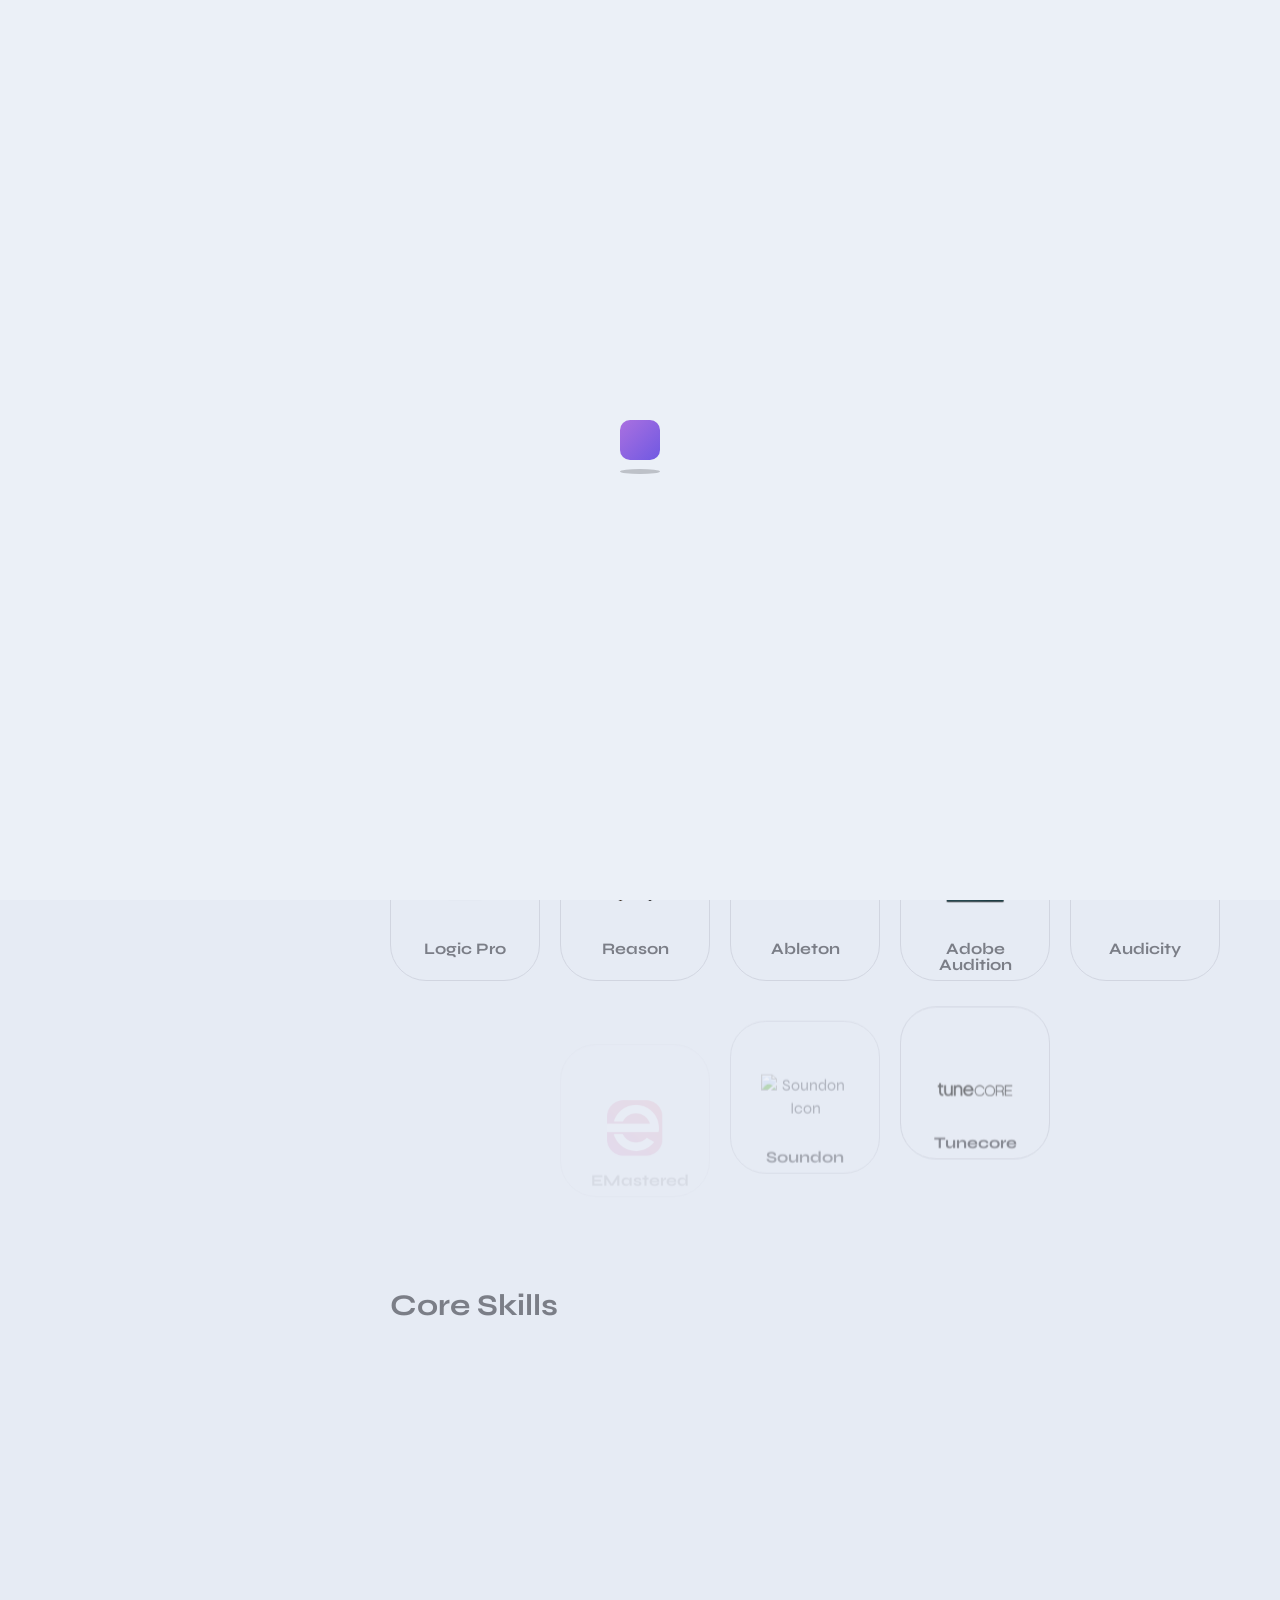
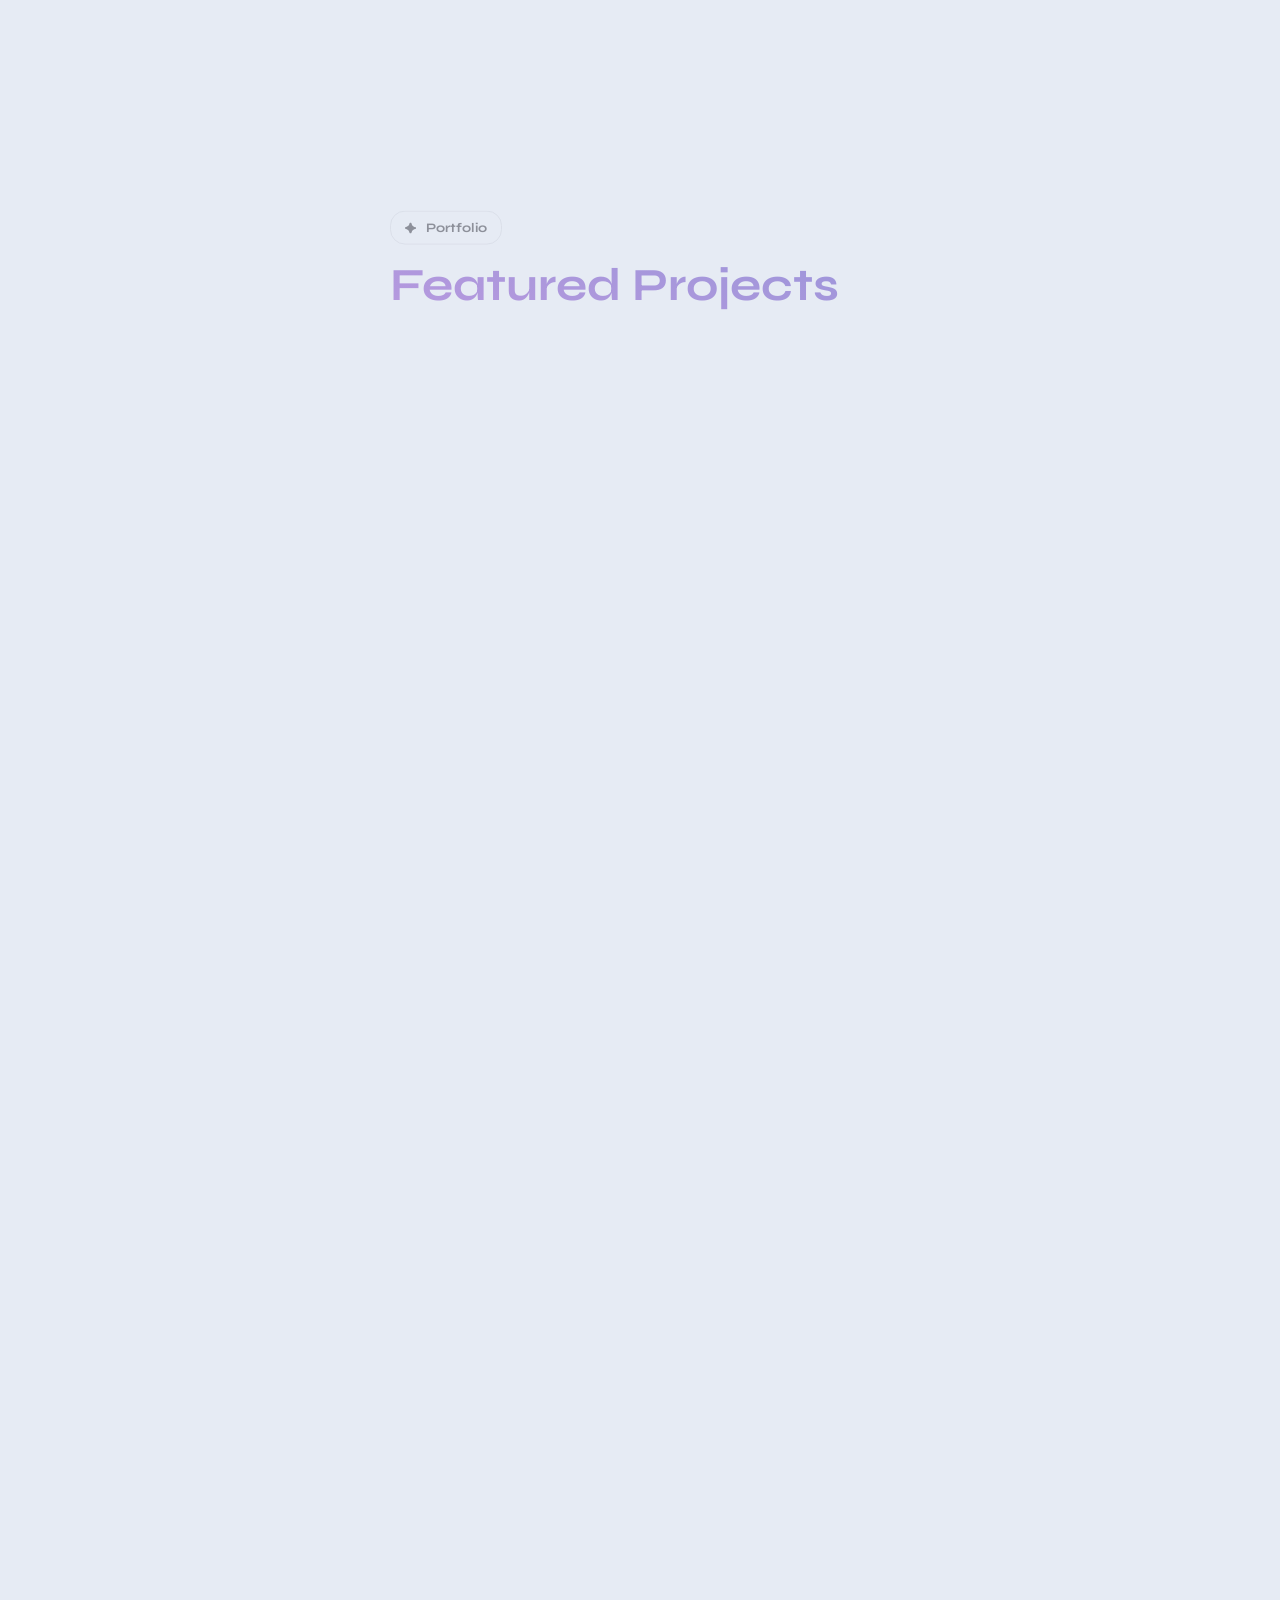
==== audio.html @ a632f3b1 "Revisi tampilan portfolio section" ====
<!DOCTYPE html>
<html lang="en" dir="ltr">

<head>
  <meta charset="UTF-8">
  <!-- Page Title -->
  <title>Jufi Iqbal - Personal Portfolio & Resume</title>

  <!-- Meta Tags -->
  <meta name="description" content="Jufi Iqbal - Personal Portfolio & Resume">
  <meta name="keywords" content="Resume, Portfolio, Personal Page, CV, Web Developer">
  <meta name="author" content="jufi">
  <meta name="website" content="https://github.com/Juff-Iqs/resume.git">
  <meta name="email" content="juff.tigre@gmail.com" />
  <meta name="version" content="1.0.0">

  <!-- Viewport Meta-->
  <meta http-equiv="X-UA-Compatible" content="IE=edge">
  <meta name="viewport" content="width=device-width, initial-scale=1, maximum-scale=1">

  <!-- Template Favicon & Icons Start -->
  <link rel="icon" href="img/favicon/favicon.ico" sizes="any">
  <link rel="icon" href="img/favicon/icon.svg" type="image/svg+xml">
  <link rel="apple-touch-icon" href="img/favicon/apple-touch-icon.png">
  <link rel="manifest" href="img/favicon/manifest.webmanifest">

  <!-- Template Favicon & Icons End -->
  <!-- Facebook Metadata WA Start -->
  <meta property="og:title" content="Jufi Iqbal - Personal Portfolio & Resume">
  <meta property="og:description" content="Let's Build Your Digital Business Together!">
  <meta property="og:url" content="https://juff-iqs.github.io/resume/">
  <meta property="og:image" content="https://juff-iqs.github.io/resume/img/works/resume-meta-jufi.jpg">
  <meta property="og:type" content="website">
  <meta property="og:site_name" content="Jufi Iqbal Resume & Portfolio">

  <!-- Twitter -->
  <meta name="twitter:card" content="summary_large_image">
  <meta name="twitter:title" content="Jufi Iqbal - Personal Portfolio & Resume">
  <meta name="twitter:description" content="Let's Build Your Digital Business Together!">
  <meta name="twitter:image" content="https://juff-iqs.github.io/resume/img/works/resume-meta-jufi.jpg">

  <!-- Template Styles Start -->
  <link rel="stylesheet" href="css/loaders/loader.css">
  <link rel="stylesheet" type="text/css" href="css/plugins.css">
  <link rel="stylesheet" type="text/css" href="css/main.css">
  <!-- Template Styles End -->

  <!-- Custom Browser Color Start -->
  <meta name="theme-color" media="(prefers-color-scheme: light)" content="#dcdce7">
  <meta name="theme-color" media="(prefers-color-scheme: dark)" content="#111111">
  <meta name="msapplication-navbutton-color" content="#111111">
  <meta name="mobile-web-app-capable" content="yes">
  <meta name="apple-mobile-web-app-status-bar-style" content="black-translucent">
</head>

<body>
  <!-- Loader Start -->
  <div id="loader" class="loader">
    <div id="loaderContent" class="loader__content">
      <div class="loader__shadow"></div>
      <div class="loader__box"></div>
    </div>
  </div>
  <!-- Loader End -->

  <!-- Header Start -->
  <header id="header" class="header d-flex justify-content-between">
    <!-- Navigation Menu Start -->
    <div class="header__navigation">
      <nav id="menu" class="menu">
        <ul class="menu__list d-flex justify-content-start">
          <li class="menu__item">
            <a class="menu__link btn" href="#about">
              <span class="menu__caption">About Me</span>
              <i class="ph-bold ph-user"></i>
            </a>
          </li>
          <li class="menu__item">
            <a class="menu__link btn" href="#portfolio">
              <span class="menu__caption">Portfolio</span>
              <i class="ph-bold ph-squares-four"></i>
            </a>
          </li>

          <li class="menu__item">
            <a class="menu__link btn" href="#resume">
              <span class="menu__caption">Resume</span>
              <i class="ph-bold ph-article"></i>
            </a>
          </li>
          <li class="menu__item">
            <a class="menu__link btn" href="#contact">
              <span class="menu__caption">Work Gallery</span>
              <i class="ph-bold ph-envelope"></i>
            </a>
          </li>
        </ul>
      </nav>
    </div>
    <!-- Navigation Menu End -->

    <!-- Language Switcher -->
    <button id="lang-switcher" class="lang-switcher header__switcher btn" type="button" role="switch"
      aria-label="language switch" aria-checked="en">
      <i class="ph-bold ph-translate"></i>
    </button>

    <div class="header__controls d-flex justify-content-end">
      <button id="color-switcher" class="color-switcher header__switcher btn" type="button" role="switch"
        aria-label="light/dark mode" aria-checked="true"></button>
      <a id="notify-trigger" class="header__trigger btn" href="index.html">
        <span class="trigger__caption lang lang-en">Back to Highlight</span>
        <span class="trigger__caption lang lang-id" style="display:none;">ke Highlight</span>
        <i class="ph-bold ph-arrow-left"></i>
      </a>
    </div>
    <!-- Header Controls End -->
  </header>
  <!-- Header End -->

  <!-- Gradient Background Start -->
  <div class="gradient-background">
    <div class="blur"></div>
    <div class="blur"></div>
    <div class="blur"></div>
  </div>
  <!-- Gradient Background End -->

  <!-- Avatar Side Block Start -->
  <div id="avatar" class="avatar">
    <div class="avatar__container d-flex flex-column justify-content-lg-between">
      <!-- image and logo -->
      <div class="avatar__block">
        <div class="avatar__image">
          <img src="img/avatars/foto-selvie.jpg" alt="Fullstack Developer">
        </div>
        <div class="avatar__logo d-flex align-items-center justify-content-center">

          <h6>Jufi Iqbal</h6>
        </div>

      </div>
      <!-- data caption #1 -->
      <div class="avatar__block">
        <h6>
          <small class="top lang lang-en">Specialization :</small>
          <small class="top lang lang-id" style="display:none;">Spesialisasi :</small>
          Audio Specialist
        </h6><br>
      </div>
      <!-- data caption #2 -->

      <!-- socials and CTA button -->
      <div class="avatar__block">
        <div class="avatar__socials">
          <ul class="socials-square d-flex justify-content-center gap-5 center-content mt-2">
            <li class="socials-square__item">
              <a class="socials-square__link btn"
                href="https://www.instagram.com/suntreedjaya?utm_source=ig_web_button_share_sheet&igsh=MXVlNzN4NW9uazRpZw=="
                target="_blank"><i class="ph-bold ph-instagram-logo"></i></a>
            </li>
            <li class="socials-square__item">
              <a class="socials-square__link btn" href="https://www.facebook.com/profile.php?id=100093439098148"
                target="_blank"><i class="ph-bold ph-facebook-logo"></i></a>
            </li>
            <li class="socials-square__item">
              <a class="socials-square__link btn" href="https://id.linkedin.com/in/jufiiqbal" target="_blank"><i
                  class="ph ph-linkedin-logo"></i></a>
            </li>
          </ul>
        </div>
        <div class="avatar__btnholder">
          <a class="btn btn-default btn-fullwidth btn-hover btn-hover-accent" href="mailto:juff.tigre@gmail.com">
            <span class="btn-caption">Contact</span>
            <i class="ph-bold ph-envelope-simple"></i>
          </a>
        </div>
      </div>
    </div>
  </div>
  <!-- Avatar Side Block End -->

  <!-- Page Content Start -->
  <div id="content" class="content">
    <div class="content__wrapper">

      <!-- Intro Section Start -->
      <section id="about" class="inner about">
        <!-- Content Block - H2 Section Title Start -->
        <div class="content__block section-grid-title">
          <p class="h2__subtitle animate-in-up">
            <svg xmlns="http://www.w3.org/2000/svg" x="0px" y="0px" width="13px" height="13px" viewBox="0 0 13 13"
              fill="currentColor">
              <path fill="currentColor" d="M5.6,12.6c-0.5-0.8-0.7-2.4-1.7-3.5c-1-1-2.7-1.2-3.5-1.7C-0.1,7-0.1,6,0.4,5.6c0.8-0.5,2.3-0.6,3.5-1.8
                  C5,2.8,5.1,1.2,5.6,0.4C6-0.1,7-0.1,7.4,0.4c0.5,0.8,0.7,2.4,1.8,3.5c1.2,1.2,2.6,1.2,3.5,1.7c0.6,0.4,0.6,1.4,0,1.7
                  C11.8,7.9,10.2,8,9.1,9.1c-1,1-1.2,2.7-1.7,3.5C7,13.1,6,13.1,5.6,12.6z" />
            </svg>
            <span>About Me</span>
          </p>
          <h2 class="h2__title animate-in-up">Professional Audio Specialist</h2>
        </div>


        <div class="content__block grid-block block-large">
          <div class="container-fluid p-0">
            <div class="row g-0 justify-content-between">
              <!-- About Me Description Start -->
              <div class="col-12 col-xl-8 grid-item about-descr">
                <p class="about-descr__text animate-in-up">
                  Seasoned Audio Professional with over 15 years of experience delivering high-quality audio solutions
                  for corporate projects, advertisements, jingle scoring, artists and bands.
                  <br>
                </p>

                </p>
                <p class="about-descr__text animate-in-up">
                  Expert in voice / instruments recording, sound design, editing, mixing, mastering, and
                  live sequencer monitoring. Proven ability to collaborate with creative teams to produce polished,
                  brand-aligned audio across multiple platforms and formats, from corporate presentations to music
                  performances.
                </p>
              </div>
              <!-- About Me Description End -->

              <!-- About Me Information Start -->
              <div class="col-12 col-xl-4 grid-item about-info">
                <div class="about-info__item animate-in-up">
                  <h6>
                    <small class="top">Name</small>
                    Jufi Iqbal
                  </h6>
                </div>
                <div class="about-info__item animate-in-up">
                  <h6>
                    <small class="top">Phone</small>
                    <a class="text-link-bold">+6287888797917</a>
                  </h6>
                </div>
                <div class="about-info__item animate-in-up">
                  <h6>
                    <small class="top">Email</small>
                    <a class="text-link-bold"
                      href="mailto:juff.tigre@gmail.com?subject=Message%20from%20your%20site">juff.tigre@gmail.com</a>
                  </h6>
                </div>
                <div class="about-info__item animate-in-up">
                  <h6>
                    <small class="top">Location</small>
                    <a class="text-link-bold" target="_blank">Jakarta, Indonesia</a>
                  </h6>
                </div>
                <div class="about-info__item animate-in-up">
                  <h6>
                    <small class="top">Fluent</small>
                    <a class="text-link-bold" target="_blank">English, Indonesian</a>
                  </h6>
                </div>
              </div>
            </div>
          </div>
        </div>

        <!-- Content Block - H3 Block Start -->
        <div class="content__block">
          <div class="section-h3 section-h3-grid">
            <h3 class="h3__title animate-in-up">Tools</h3>
          </div>
        </div>
        <!-- Content Block - H3 Block End -->

        <!-- Content Block - Tools List Start -->
        <div class="content__block grid-block block-large">
          <!-- Tools List Start -->
          <div class="tools-cards d-flex justify-content-start flex-wrap">
            <!-- tools simgle item -->


            <!-- tools simgle item -->
            <div class="tools-cards__item d-flex grid-item-s animate-card-5">
              <div class="tools-cards__card">
                <img class="tools-cards__icon animate-in-up" src="img/icons/icon-Logic-pro.png" alt="Logic Pro">
                <h6 class="tools-cards__caption animate-in-up">Logic Pro</h6>
              </div>
            </div>

            <!-- tools simgle item -->
            <div class="tools-cards__item d-flex grid-item-s animate-card-5">
              <div class="tools-cards__card">
                <img class="tools-cards__icon animate-in-up" src="img/icons/icon-Reason.png"
                  alt="reason propellerhead Icon">
                <h6 class="tools-cards__caption animate-in-up">Reason</h6>
              </div>
            </div>



            <!-- tools simgle item -->
            <div class="tools-cards__item d-flex grid-item-s animate-card-5">
              <div class="tools-cards__card">
                <img class="tools-cards__icon animate-in-up theme-icon" src="img/icons/icon-Ableton-White.png"
                  data-light="img/icons/icon-Ableton-black.png" data-dark="img/icons/icon-ableton-white.png"
                  alt="Ableton Icon">
                <h6 class="tools-cards__caption animate-in-up">Ableton</h6>
              </div>
            </div>

            <!-- tools simgle item -->
            <div class="tools-cards__item d-flex grid-item-s animate-card-5">
              <div class="tools-cards__card">
                <img class="tools-cards__icon animate-in-up" src="img/icons/icon-Adobe-Audition.png"
                  alt="Adobe Audition Icon">
                <h6 class="tools-cards__caption animate-in-up">Adobe Audition</h6>
              </div>
            </div>

            <!-- tools simgle item -->
            <div class="tools-cards__item d-flex grid-item-s animate-card-5">
              <div class="tools-cards__card">
                <img class="tools-cards__icon animate-in-up" src="img/icons/icon-Audicity.png" alt="Audicity Icon">
                <h6 class="tools-cards__caption animate-in-up">Audicity</h6>
              </div>
            </div>

            <!-- tools simgle item -->
            <div class="tools-cards__item d-flex grid-item-s animate-card-5">
              <div class="tools-cards__card">
                <img class="tools-cards__icon animate-in-up" src="img/icons/icon-bandlab.png" alt="Bandlab Icon">
                <h6 class="tools-cards__caption animate-in-up">BandLab</h6>
              </div>
            </div>
            <!-- tools simgle item -->
            <div class="tools-cards__item d-flex grid-item-s animate-card-5">
              <div class="tools-cards__card">
                <img class="tools-cards__icon animate-in-up" src="img/icons/icon-E-mastered.png" alt="E-Mastered Icon">
                <h6 class="tools-cards__caption animate-in-up">EMastered</h6>
              </div>
            </div>

            <!-- tools simgle item -->
            <div class="tools-cards__item d-flex grid-item-s animate-card-5">
              <div class="tools-cards__card">
                <img class="tools-cards__icon animate-in-up theme-icon" src="img/icons/icon-Soundon-white.png"
                  data-light="img/icons/icon-Soundon-black.png" data-dark="img/icons/icon-Soundon-white.png"
                  alt="Soundon Icon">
                <h6 class="tools-cards__caption animate-in-up">Soundon</h6>
              </div>
            </div>

            <!-- tools simgle item -->
            <div class="tools-cards__item d-flex grid-item-s animate-card-5">
              <div class="tools-cards__card">
                <img class="tools-cards__icon animate-in-up theme-icon" src="img/icons/icon-Tunecore-white.png"
                  data-light="img/icons/icon-Tunecore-black.png" data-dark="img/icons/icon-Tunecore-white.png"
                  alt="Tunecore Icon">
                <h6 class="tools-cards__caption animate-in-up">Tunecore</h6>
              </div>
            </div>


            <!-- tools simgle item -->
          </div>
          <!-- Tools List End -->
        </div>

        <div class="content__block">
          <div class="section-h3 section-h3-grid">
            <h3 class="h3__title animate-in-up">Core Skills</h3>
          </div>
        </div>

        <div class="content__block">
          <div class="section-h3 section-h3-grid">
            <div class="achievements d-flex ">
              <!-- achievements single item -->
              <div class="achievements__item d-flex flex-column grid-item animate-card-3">
                <div class="achievements__card animate-card-3">
                  <p>Instrument & Voice Recording</p>
                </div>
              </div>

              <!-- achievements single item -->
              <div class="achievements__item d-flex flex-column grid-item animate-card-3">
                <div class="achievements__card  animate-card-3">
                  <p>Audio Editing, Mixing & Mastering</p>
                </div>
              </div>

              <!-- achievements single item -->
              <div class="achievements__item d-flex flex-column grid-item animate-card-3">
                <div class="achievements__card  animate-card-3">
                  <p>Voice-Over Production</p>
                </div>
              </div>
            </div>

            <div class="achievements d-flex ">
              <!-- achievements single item -->
              <div class="achievements__item d-flex flex-column grid-item animate-card-3">
                <div class="achievements__card animate-card-3">
                  <p>Jingle Corporate & Ads</p>
                </div>
              </div>

              <!-- achievements single item -->
              <div class="achievements__item d-flex flex-column grid-item animate-card-3">
                <div class="achievements__card  animate-card-3">
                  <p>Scoring, Sound Design & Foley</p>
                </div>
              </div>

              <!-- achievements single item -->
              <div class="achievements__item d-flex flex-column grid-item animate-card-3">
                <div class="achievements__card  animate-card-3">
                  <p>Music Distribution Streaming Platform</p>
                </div>
              </div>
            </div>
          </div>
        </div>
      </section>

      <!-- Portfolio Section Start -->
      <section id="portfolio" class="inner inner-first portfolio">

        <!-- Content Block - H2 Section Title Start -->
        <div class="content__block section-grid-title">
          <p class="h2__subtitle animate-in-up">
            <svg xmlns="http://www.w3.org/2000/svg" x="0px" y="0px" width="13px" height="13px" viewBox="0 0 13 13"
              fill="currentColor">
              <path fill="currentColor" d="M5.6,12.6c-0.5-0.8-0.7-2.4-1.7-3.5c-1-1-2.7-1.2-3.5-1.7C-0.1,7-0.1,6,0.4,5.6c0.8-0.5,2.3-0.6,3.5-1.8
                  C5,2.8,5.1,1.2,5.6,0.4C6-0.1,7-0.1,7.4,0.4c0.5,0.8,0.7,2.4,1.8,3.5c1.2,1.2,2.6,1.2,3.5,1.7c0.6,0.4,0.6,1.4,0,1.7
                  C11.8,7.9,10.2,8,9.1,9.1c-1,1-1.2,2.7-1.7,3.5C7,13.1,6,13.1,5.6,12.6z" />
            </svg>
            <span>Portfolio</span>
          </p><br>
          <h2 class="h2__title animate-in-up lang lang-en">Featured Projects</h2>
          <h2 class="h2__title animate-in-up lang lang-id" style="display:none;">Cek Pekerjaan Saya</h2>
        </div>
        <!-- Content Block - H2 Section Title End -->

        <!-- Content Block - Works Gallery Start -->
        <div class="content__block grid-block">
          <div class="container-fluid px-0 inner__gallery">
            <div class="row gx-0 my-gallery" itemscope itemtype="http://schema.org/ImageGallery">

              <!-- Works Gallery Single Item Start Produk 1-->
              <figure class="col-12 col-md-6 gallery__item grid-item animate-card-2" itemprop="associatedMedia"
                itemscope itemtype="http://schema.org/ImageObject">
                <a href="img/works/Portfolio-produk-13.jpg" data-image="img/works/Portfolio-produk-13.jpg"
                  class="gallery__link" itemprop="contentUrl" data-size="1400x1400">
                  <img src="img/works/Portfolio-produk-13.jpg" class="gallery__image" itemprop="thumbnail"
                    alt="Image 1">
                </a>
                <figcaption class="gallery__descr" itemprop="caption description">
                  <h5>Voice Over & Background Music</h5>
                  <div class="card__tags d-flex flex-wrap">
                    <span class="rounded-tag opposite">Voice Over</span>
                    <span class="rounded-tag opposite">Background Music</span>

                  </div>
                  <p class="small">REcord Voice Over, Mixing, Mastering & Background Music.
                  </p>
                  <a href="https://www.youtube.com/watch?v=l-zbjdmYBsU" target="_blank"
                    class="btn btn-sm btn-default btn-hover btn-hover-accent mt-2">
                    <span class="btn-caption">Play</span>
                    <i class="ph-bold ph-play"></i>
                  </a>
                </figcaption>
              </figure>

              <!-- Works Gallery Single Item Start Produk 2-->
              <figure class="col-12 col-md-6 gallery__item grid-item animate-card-2" itemprop="associatedMedia"
                itemscope itemtype="http://schema.org/ImageObject">
                <a href="img/works/Portfolio-produk-14.jpg" data-image="img/works/Portfolio-produk-14.jpg"
                  class="gallery__link" itemprop="contentUrl" data-size="1400x1400">
                  <img src="img/works/Portfolio-produk-14.jpg" class="gallery__image" itemprop="thumbnail"
                    alt="Image 2">
                </a>
                <figcaption class="gallery__descr" itemprop="caption description">
                  <h5>Background Music</h5>
                  <div class="card__tags d-flex flex-wrap">
                    <span class="rounded-tag opposite">Background Music</span>
                    <span class="rounded-tag opposite">Mixing & Mastering</span>

                  </div>
                  <p class="small">
                    Mixing Audio Asset, Mastering & Background Music.
                  </p>
                  <a href="https://www.youtube.com/watch?v=bMc6NE3H4UA&feature=youtu.be" target="_blank"
                    class="btn btn-sm btn-default btn-hover btn-hover-accent mt-2">
                    <span class="btn-caption">Play</span>
                    <i class="ph-bold ph-play"></i>
                  </a>
                </figcaption>
              </figure>
              <!-- Works Gallery Single Item End -->

              <!-- Works Gallery Single Item Start Produk 3 -->
              <figure class="col-12 col-md-6 gallery__item grid-item animate-card-2" itemprop="associatedMedia"
                itemscope itemtype="http://schema.org/ImageObject">
                <a href="img/works/Portfolio-produk-15.jpg" data-image="img/works/Portfolio-produk-15.jpg"
                  class="gallery__link" itemprop="contentUrl" data-size="1400x1400">
                  <img src="img/works/Portfolio-produk-15.jpg" class="gallery__image" itemprop="thumbnail"
                    alt="Image 3">
                </a>
                <figcaption class="gallery__descr" itemprop="caption description">
                  <h5>Background Music</h5>
                  <div class="card__tags d-flex flex-wrap">
                    <span class="rounded-tag opposite">Background Music</span>
                    <span class="rounded-tag opposite">Mixing & Mastering</span>

                  </div>
                  <p class="small">Mixing, Mastering & Background Music.
                  </p>
                  <a href="https://www.tiktok.com/@indomieid/video/7041399962176916762" target="_blank"
                    class="btn btn-sm btn-default btn-hover btn-hover-accent mt-2">
                    <span class="btn-caption">Play</span>
                    <i class="ph-bold ph-play"></i>
                  </a>
                </figcaption>
              </figure>

              <figure class="col-12 col-md-6 gallery__item grid-item animate-card-2" itemprop="associatedMedia"
                itemscope itemtype="http://schema.org/ImageObject">
                <a href="img/works/Portfolio-produk-16.jpg" data-image="img/works/Portfolio-produk-16.jpg"
                  class="gallery__link" itemprop="contentUrl" data-size="1400x1400">
                  <img src="img/works/Portfolio-produk-16.jpg" class="gallery__image" itemprop="thumbnail"
                    alt="Image 1">
                </a>
                <figcaption class="gallery__descr" itemprop="caption description">
                  <h5>Background Music</h5>
                  <div class="card__tags d-flex flex-wrap">
                    <span class="rounded-tag opposite">Background Music</span>
                    <span class="rounded-tag opposite">Mixing & Mastering</span>

                  </div>
                  <p class="small">Mixing, Mastering & Background Music.
                  </p>
                  <a href="https://www.youtube.com/watch?v=xM_WuWiRcek"
                    target="_blank" class="btn btn-sm btn-default btn-hover btn-hover-accent mt-2">
                    <span class="btn-caption">Play</span>
                    <i class="ph-bold ph-play"></i>
                  </a>
                </figcaption>
              </figure>
              
              <figure class="col-12 col-md-6 gallery__item grid-item animate-card-2" itemprop="associatedMedia"
                itemscope itemtype="http://schema.org/ImageObject">
                <a href="img/works/Portfolio-produk-17.jpg" data-image="img/works/Portfolio-produk-17.jpg"
                  class="gallery__link" itemprop="contentUrl" data-size="1400x1400">
                  <img src="img/works/Portfolio-produk-17.jpg" class="gallery__image" itemprop="thumbnail"
                    alt="Image 5">
                </a>
                <figcaption class="gallery__descr" itemprop="caption description">
                  <h5>Background Music</h5>
                  <div class="card__tags d-flex flex-wrap">
                    <span class="rounded-tag opposite">Background Music</span>
                    <span class="rounded-tag opposite">Mixing & Mastering</span>

                  </div>
                  <p class="small">Mixing, Mastering & Background Music.
                  </p>
                  <a href="https://www.youtube.com/watch?v=TkIGuOOLl3Y&feature=youtu.be"
                    target="_blank" class="btn btn-sm btn-default btn-hover btn-hover-accent mt-2">
                    <span class="btn-caption">Play</span>
                    <i class="ph-bold ph-play"></i>
                  </a>
                </figcaption>
              </figure>
              
              <figure class="col-12 col-md-6 gallery__item grid-item animate-card-2" itemprop="associatedMedia"
                itemscope itemtype="http://schema.org/ImageObject">
                <a href="img/works/Portfolio-produk-18.jpg" data-image="img/works/Portfolio-produk-18.jpg"
                  class="gallery__link" itemprop="contentUrl" data-size="1400x1400">
                  <img src="img/works/Portfolio-produk-18.jpg" class="gallery__image" itemprop="thumbnail"
                    alt="Image 5">
                </a>
                <figcaption class="gallery__descr" itemprop="caption description">
                  <h5>Background Music & Vocal Recording</h5>
                  <div class="card__tags d-flex flex-wrap">
                    <span class="rounded-tag opposite">Background Music</span>
                    <span class="rounded-tag opposite">Mixing & Mastering</span>

                  </div>
                  <p class="small">Vocal Recording, Mixing, Mastering & Background Music.
                  </p>
                  <a href="https://www.youtube.com/watch?v=Cf2lxDNkDSU&t=2s"
                    target="_blank" class="btn btn-sm btn-default btn-hover btn-hover-accent mt-2">
                    <span class="btn-caption">Play</span>
                    <i class="ph-bold ph-play"></i>
                  </a>
                </figcaption>
              </figure>
              
              <figure class="col-12 col-md-6 gallery__item grid-item animate-card-2" itemprop="associatedMedia"
                itemscope itemtype="http://schema.org/ImageObject">
                <a href="img/works/Portfolio-produk-19.jpg" data-image="img/works/Portfolio-produk-19.jpg"
                  class="gallery__link" itemprop="contentUrl" data-size="1400x1400">
                  <img src="img/works/Portfolio-produk-19.jpg" class="gallery__image" itemprop="thumbnail"
                    alt="Image 5">
                </a>
                <figcaption class="gallery__descr" itemprop="caption description">
                  <h5>Background Music & Vocal Recording</h5>
                  <div class="card__tags d-flex flex-wrap">
                    <span class="rounded-tag opposite">Background Music</span>
                    <span class="rounded-tag opposite">Mixing & Mastering</span>

                  </div>
                  <p class="small">Vocal Recording, Mixing, Mastering & Background Music.
                  </p>
                  <a href="https://open.spotify.com/track/6qIsUophJXlm3zSb8IoJJ9?si=1d7ae2b724404ddd&nd=1&dlsi=35aa8f2aa6144789"
                    target="_blank" class="btn btn-sm btn-default btn-hover btn-hover-accent mt-2">
                    <span class="btn-caption">Play</span>
                    <i class="ph-bold ph-play"></i>
                  </a>
                </figcaption>
              </figure>

              <figure class="col-12 col-md-6 gallery__item grid-item animate-card-2" itemprop="associatedMedia"
                itemscope itemtype="http://schema.org/ImageObject">
                <a href="img/works/Portfolio-produk-20.jpg" data-image="img/works/Portfolio-produk-20.jpg"
                  class="gallery__link" itemprop="contentUrl" data-size="1400x1400">
                  <img src="img/works/Portfolio-produk-20.jpg" class="gallery__image" itemprop="thumbnail"
                    alt="Image 5">
                </a>
                <figcaption class="gallery__descr" itemprop="caption description">
                  <h5>Background Music & Vocal Recording</h5>
                  <div class="card__tags d-flex flex-wrap">
                    <span class="rounded-tag opposite">Background Music</span>
                    <span class="rounded-tag opposite">Mixing & Mastering</span>

                  </div>
                  <p class="small">Vocal Recording, Mixing, Mastering & Background Music.
                  </p>
                  <a href="https://open.spotify.com/track/6qIsUophJXlm3zSb8IoJJ9?si=1d7ae2b724404ddd&nd=1&dlsi=35aa8f2aa6144789"
                    target="_blank" class="btn btn-sm btn-default btn-hover btn-hover-accent mt-2">
                    <span class="btn-caption">Play</span>
                    <i class="ph-bold ph-play"></i>
                  </a>
                </figcaption>
              </figure>

            </div>
          </div>
        </div>
        <!-- Content Block - Works Gallery End Produk 3 portfolio 3  -->
      </section>
      <!-- Portfolio Section End -->




      <!-- Resume Section Start -->
      <section id="resume" class="inner resume">

        <!-- Content Block - H2 Section Title Start -->
        <div class="content__block section-title">
          <p class="h2__subtitle  animate-in-up">
            <svg xmlns="http://www.w3.org/2000/svg" x="0px" y="0px" width="13px" height="13px" viewBox="0 0 13 13"
              fill="currentColor">
              <path fill="currentColor" d="M5.6,12.6c-0.5-0.8-0.7-2.4-1.7-3.5c-1-1-2.7-1.2-3.5-1.7C-0.1,7-0.1,6,0.4,5.6c0.8-0.5,2.3-0.6,3.5-1.8
                  C5,2.8,5.1,1.2,5.6,0.4C6-0.1,7-0.1,7.4,0.4c0.5,0.8,0.7,2.4,1.8,3.5c1.2,1.2,2.6,1.2,3.5,1.7c0.6,0.4,0.6,1.4,0,1.7
                  C11.8,7.9,10.2,8,9.1,9.1c-1,1-1.2,2.7-1.7,3.5C7,13.1,6,13.1,5.6,12.6z" />
            </svg>
            <span>Resume</span>
          </p>
          <h2 class="h2__title  animate-in-up">Professional Experience</h2>
        </div>
        <div class="content__block block-large">

          <!-- H3 Block Start -->
          <div class="section-h3">
            <h3 class="h3__title animate-in-up">Work experience</h3>
          </div>
          <!-- H3 Block End -->

          <!-- Experience Lines Start -->
          <div class="container-fluid p-0 resume-lines">
            <!-- experience single item -->
            <div class="row g-0 resume-lines__item animate-in-up">
              <div class="col-12 col-md-2">
                <span class="resume-lines__date animate-in-up">2021 - Now</span>
              </div>
              <div class="col-12 col-md-5">
                <h5 class="resume-lines__title animate-in-up">Audio Specialist</h5>
                <p class="resume-lines__source animate-in-up">in the
                  <a href="#0" class="text-link-bold" target="_blank">Kreatif Djaya Komunika</a>
                </p>
              </div>

              <div class="col-12 col-md-5">
                <ul class="small resume-lines__descr animate-in-up">
                  <li>Recorded professional voice-overs and Instruments for corporate clients, ensuring clarity and brand alignment.</li>
                  <li>Produced background music, and performed editing, mixing & mastering for corporate video profiles.</li>
                  <li>Set up and optimized high-quality audio for video streaming, enhancing audience experience.</li>
                  <li>Collaborated with creative teams to deliver consistent audio solutions across multiple projects.</li>
                </ul>
              </div>
            </div>
            <!-- experience single item -->
            <div class="row g-0 resume-lines__item animate-in-up">
              <div class="col-12 col-md-2">
                <span class="resume-lines__date animate-in-up">2024 - Now</span>
              </div>
              <div class="col-12 col-md-5">
                <h5 class="resume-lines__title animate-in-up">Label & Music Distribution Specialist</h5>
                <p class="resume-lines__source animate-in-up">in the
                  <a href="#0" class="text-link-bold" target="_blank">Suara Djaya Records</a>
                </p>
              </div>
              <div class="col-12 col-md-5">
                <ul class="small resume-lines__descr animate-in-up">
                  <li>Managed and distributed music to Spotify, Apple Music, TikTok, and Meta platforms.</li>
                  <li>Prepared accurate royalty reports for artists and bands, ensuring timely payments.</li>
                  <li>Assisted artists and bands with digital release strategies to maximize reach and engagement.</li>
                </ul>
              </div>
            </div>
            <!-- experience single item -->
            <div class="row g-0 resume-lines__item animate-in-up">
              <div class="col-12 col-md-2">
                <span class="resume-lines__date animate-in-up">2011 - Now</span>
              </div>
              <div class="col-12 col-md-5">
                <h5 class="resume-lines__title animate-in-up">Audio Editor & Music Producer</h5>
                <p class="resume-lines__source animate-in-up">in the
                  <a href="#0" class="text-link-bold" target="_blank">Self Employee</a>
                </p>
              </div>
              <div class="col-12 col-md-5">
                <ul class="small resume-lines__descr animate-in-up">
                  <li>Composed and produced original music tracks for various artists.</li>
                  <li>Handled recording, editing, mixing, and mastering to meet professional audio standards.</li>
                  <li>Created beats and sample-based productions, contributing to commercial and artistic projects.</li>
                  <li>Collaborated with musicians to refine sound and arrangement, enhancing overall track quality.</li>
                  
                </ul>
              </div>
            </div>
          </div>
          <!-- Experience Lines End -->
          <div class="avatar__btnwrapper">

            <div class="avatar__btnholder">
              <a class="btn btn-default btn-fullwidth btn-hover btn-hover-accent animate-card-5" href="index.html">
                <span class="btn-caption">Back to Highlight</span>

              </a>
            </div>

            <div class="avatar__btnholder">
              <a class="btn btn-default btn-fullwidth btn-hover btn-hover-accent animate-card-5" href="#">
                <span class="btn-caption">View Portfolio</span>
              </a>
            </div>

          </div>
        </div>

      </section>
      <!-- Contact Section Start -->

    </div>
  </div>
  <!-- Page Content End -->

  <!-- Root element of PhotoSwipe. Must have class pswp. -->
  <div class="pswp" tabindex="-1" role="dialog" aria-hidden="true">

    <!-- Background of PhotoSwipe.
      It's a separate element, as animating opacity is faster than rgba(). -->
    <div class="pswp__bg"></div>

    <!-- Slides wrapper with overflow:hidden. -->
    <div class="pswp__scroll-wrap">

      <!-- Container that holds slides. PhotoSwipe keeps only 3 slides in DOM to save memory. -->
      <!-- don't modify these 3 pswp__item elements, data is added later on. -->
      <div class="pswp__container">
        <div class="pswp__item"></div>
        <div class="pswp__item"></div>
        <div class="pswp__item"></div>
      </div>

      <!-- Default (PhotoSwipeUI_Default) interface on top of sliding area. Can be changed. -->
      <div class="pswp__ui pswp__ui--hidden">

        <div class="pswp__top-bar">

          <!--  Controls are self-explanatory. Order can be changed. -->

          <div class="pswp__counter"></div>

          <button class="pswp__button pswp__button--close link-s" title="Close (Esc)"></button>

          <button class="pswp__button pswp__button--share link-s" title="Share"></button>

          <button class="pswp__button pswp__button--fs link-s" title="Toggle fullscreen"></button>

          <button class="pswp__button pswp__button--zoom link-s" title="Zoom in/out"></button>

          <!-- Preloader demo http://codepen.io/dimsemenov/pen/yyBWoR -->
          <!-- element will get class pswp__preloader-active when preloader is running -->
          <div class="pswp__preloader">
            <div class="pswp__preloader__icn">
              <div class="pswp__preloader__cut">
                <div class="pswp__preloader__donut"></div>
              </div>
            </div>
          </div>
        </div>

        <div class="pswp__share-modal pswp__share-modal--hidden pswp__single-tap">
          <div class="pswp__share-tooltip"></div>
        </div>

        <button class="pswp__button pswp__button--arrow--left link-s" title="Previous (arrow left)"></button>

        <button class="pswp__button pswp__button--arrow--right link-s" title="Next (arrow right)"></button>

        <div class="pswp__caption">
          <div class="pswp__caption__center"></div>
        </div>

      </div>

    </div>

  </div>

  <!-- Load Scripts Start -->
  <script src="js/libs.min.js"></script>
  <script>
    const randomX = random(-400, 400);
    const randomY = random(-200, 200);
    const randomDelay = random(0, 50);
    const randomTime = random(20, 40);
    const randomTime2 = random(5, 12);
    const randomAngle = random(-30, 150);


    const blurs = gsap.utils.toArray(".blur");
    blurs.forEach((blur) => {
      gsap.set(blur, {
        x: randomX(-1),
        y: randomX(1),
        rotation: randomAngle(-1)
      });

      moveX(blur, 1);
      moveY(blur, -1);
      rotate(blur, 1);
    });

    function rotate(target, direction) {
      gsap.to(target, randomTime2(), {
        rotation: randomAngle(direction),
        ease: Sine.easeInOut,
        onComplete: rotate,
        onCompleteParams: [target, direction * -1]
      });
    }

    function moveX(target, direction) {
      gsap.to(target, randomTime(), {
        x: randomX(direction),
        ease: Sine.easeInOut,
        onComplete: moveX,
        onCompleteParams: [target, direction * -1]
      });
    }

    function moveY(target, direction) {
      gsap.to(target, randomTime(), {
        y: randomY(direction),
        ease: Sine.easeInOut,
        onComplete: moveY,
        onCompleteParams: [target, direction * -1]
      });
    }

    function random(min, max) {
      const delta = max - min;
      return (direction = 1) => (min + delta * Math.random()) * direction;
    }
  </script>
  <script src="js/app.js"></script>
  <script src="js/gallery-init.js"></script>
  <!-- Load Scripts End -->

</body>

</html>
---- css/loaders/loader.css ----
:root {
  --_size: 1.6rem;
  --_font-default: "Syne", sans-serif;
  --_font-accent: "Syne", sans-serif;
  --_radius-s: 1.5rem;
  --_radius-m: 2.2rem;
  --_radius-l: 3rem;
  --_radius-xl: 3.6rem;
  --_animspeed-fast: 0.1s;
  --_animspeed-medium: 0.3s;
  --_animspeed-slow: 0.6s;
  --_animbezier: cubic-bezier(0.23, 0.65, 0.74, 1.09);
  /* light color scheme */
  --base--light: #e6ebf4;
  --base-tint--light: #ebf0f7;
  --base-shade--light: #bdc1c8;
  --accent--light: #aa70e0;
  --secondary--light: #7059e2;
  --secondary-rgba--light: rgba(112,89,226,0.3);
  --stroke-controls--light: #a8b0c1;
  --stroke-controls-neutral--light: rgba(0,0,0,0.3);
  --stroke-elements--light: #d1d5e0;
  --t-bright--light: #22232c;
  --t-medium--light: #424550;
  --t-muted--light: #666a79;
  --t-accent--light: #8f56cc;
  --t-secondary--light: #5d4ec4;
  --t-disabled--light: #717586;
  --t-placeholder--light: #969bb2;
  --base-opp--light: #111111;
  --t-opp-bright--light: #ebf0f7;
  --t-opp-medium--light: #C7C6D3;
  --t-opp-muted--light: #A1A1AF;
  --gradient-one--light: #CEC4EF;
  --gradient-two--light: #f5c5cd;
  --gradient-three--light: #ac8fe3;
  /* dark color scheme */
  --base--dark: #111111;
  --base-tint--dark: #161616;
  --base-shade--dark: #000000;
  --accent--dark: #E4B8BF;
  --secondary--dark: #CEC4EF;
  --secondary-rgba--dark: rgba(206,196,239,0.2);
  --stroke-controls--dark: #4B4B51;
  --stroke-controls-neutral--dark: rgba(255,255,255,0.3);
  --stroke-elements--dark: #303033;
  --t-bright--dark: #e9e9f1;
  --t-medium--dark: #C7C6D3;
  --t-muted--dark: #A1A1AF;
  --t-accent--dark: #E1BAC5;
  --t-secondary--dark: #CEC4EF;
  --t-disabled--dark: #8B8A91;
  --t-placeholder--dark: #58585E;
  --base-opp--dark: #fafafa;
  --t-opp-bright--dark: #121319;
  --t-opp-medium--dark: #626577;
  --t-opp-muted--dark: #717586;
  --gradient-one--dark: #a287d5;
  --gradient-two--dark: #E4B8BF;
  --gradient-three--dark: #8b6bc5;
  /* permanent colors */
  --per-base: #111111;
  --per-base-tint: #212121;
  --per-stroke-controls: rgba(255,255,255,0.4);
  --t-per-bright-light: #ffffff;
  --t-per-medium-light: #f2f2f2;
  --t-per-muted-light: #C7C6D3;
  --t-per-bright-dark: #27293b;
  --t-per-medium-dark: #626577;
  --t-per-muted-dark: #717586;
}
@media only screen and (min-width: 1600px) {
  :root {
    --_radius-s: 1.7rem;
    --_radius-m: 2.6rem;
  }
}

/* defaults */
@media (prefers-color-scheme: light) {
  :root {
    --base: var(--base--light);
    --base-tint: var(--base-tint--light);
    --base-shade: var(--base-shade--light);
    --accent: var(--accent--light);
    --secondary: var(--secondary--light);
    --secondary-rgba: var(--secondary-rgba--light);
    --stroke-controls: var(--stroke-controls--light);
    --stroke-controls-neutral: var(--stroke-controls-neutral--light);
    --stroke-elements: var(--stroke-elements--light);
    --t-bright: var(--t-bright--light);
    --t-medium: var(--t-medium--light);
    --t-muted: var(--t-muted--light);
    --t-accent: var(--t-accent--light);
    --t-secondary: var(--t-secondary--light);
    --t-disabled: var(--t-disabled--light);
    --t-placeholder: var(--t-placeholder--light);
    --base-opp: var(--base-opp--light);
    --t-opp-bright: var(--t-opp-bright--light);
    --t-opp-medium: var(--t-opp-medium--light);
    --t-opp-muted: var(--t-opp-muted--light);
    --gradient-one: var(--gradient-one--light);
    --gradient-two: var(--gradient-two--light);
    --gradient-three: var(--gradient-three--light);
  }
}
@media (prefers-color-scheme: dark) {
  :root {
    --base: var(--base--dark);
    --base-tint: var(--base-tint--dark);
    --base-shade: var(--base-shade--dark);
    --accent: var(--accent--dark);
    --secondary: var(--secondary--dark);
    --secondary-rgba: var(--secondary-rgba--dark);
    --stroke-controls: var(--stroke-controls--dark);
    --stroke-controls-neutral: var(--stroke-controls-neutral--dark);
    --stroke-elements: var(--stroke-elements--dark);
    --t-bright: var(--t-bright--dark);
    --t-medium: var(--t-medium--dark);
    --t-muted: var(--t-muted--dark);
    --t-accent: var(--t-accent--dark);
    --t-secondary: var(--t-secondary--dark);
    --t-disabled: var(--t-disabled--dark);
    --t-placeholder: var(--t-placeholder--dark);
    --base-opp: var(--base-opp--dark);
    --t-opp-bright: var(--t-opp-bright--dark);
    --t-opp-medium: var(--t-opp-medium--dark);
    --t-opp-muted: var(--t-opp-muted--dark);
    --gradient-one: var(--gradient-one--dark);
    --gradient-two: var(--gradient-two--dark);
    --gradient-three: var(--gradient-three--dark);
  }
}
[color-scheme=light] {
  --base: var(--base--light);
  --base-tint: var(--base-tint--light);
  --base-shade: var(--base-shade--light);
  --accent: var(--accent--light);
  --secondary: var(--secondary--light);
  --secondary-rgba: var(--secondary-rgba--light);
  --stroke-controls: var(--stroke-controls--light);
  --stroke-controls-neutral: var(--stroke-controls-neutral--light);
  --stroke-elements: var(--stroke-elements--light);
  --t-bright: var(--t-bright--light);
  --t-medium: var(--t-medium--light);
  --t-muted: var(--t-muted--light);
  --t-accent: var(--t-accent--light);
  --t-secondary: var(--t-secondary--light);
  --t-disabled: var(--t-disabled--light);
  --t-placeholder: var(--t-placeholder--light);
  --base-opp: var(--base-opp--light);
  --t-opp-bright: var(--t-opp-bright--light);
  --t-opp-medium: var(--t-opp-medium--light);
  --t-opp-muted: var(--t-opp-muted--light);
  --gradient-one: var(--gradient-one--light);
  --gradient-two: var(--gradient-two--light);
  --gradient-three: var(--gradient-three--light);
}

[color-scheme=dark] {
  --base: var(--base--dark);
  --base-tint: var(--base-tint--dark);
  --base-shade: var(--base-shade--dark);
  --accent: var(--accent--dark);
  --secondary: var(--secondary--dark);
  --secondary-rgba: var(--secondary-rgba--dark);
  --stroke-controls: var(--stroke-controls--dark);
  --stroke-controls-neutral: var(--stroke-controls-neutral--dark);
  --stroke-elements: var(--stroke-elements--dark);
  --t-bright: var(--t-bright--dark);
  --t-medium: var(--t-medium--dark);
  --t-muted: var(--t-muted--dark);
  --t-accent: var(--t-accent--dark);
  --t-secondary: var(--t-secondary--dark);
  --t-disabled: var(--t-disabled--dark);
  --t-placeholder: var(--t-placeholder--dark);
  --base-opp: var(--base-opp--dark);
  --t-opp-bright: var(--t-opp-bright--dark);
  --t-opp-medium: var(--t-opp-medium--dark);
  --t-opp-muted: var(--t-opp-muted--dark);
  --gradient-one: var(--gradient-one--dark);
  --gradient-two: var(--gradient-two--dark);
  --gradient-three: var(--gradient-three--dark);
}

/* ------------------------------------------------*/
/* Loader Styles Start */
/* ------------------------------------------------*/
.loader {
  position: fixed;
  top: 0;
  right: 0;
  bottom: 0;
  left: 0;
  z-index: 9999;
  background-color: var(--base-tint);
  opacity: 1;
  visibility: visible;
  -webkit-transition: all var(--_animspeed-slow) ease-in-out;
  -moz-transition: all var(--_animspeed-slow) ease-in-out;
  transition: all var(--_animspeed-slow) ease-in-out;
}
.loader.loaded {
  background-color: var(--base);
  opacity: 0;
  visibility: hidden;
}

.loader__content {
  position: absolute;
  left: 50%;
  top: 50%;
  bottom: auto;
  right: auto;
  -webkit-transform: translateX(-50%) translateY(-50%);
     -moz-transform: translateX(-50%) translateY(-50%);
      -ms-transform: translateX(-50%) translateY(-50%);
          transform: translateX(-50%) translateY(-50%);
  width: 40px;
  height: 60px;
  -webkit-transition: opacity var(--_animspeed-medium) ease-in-out;
  -moz-transition: opacity var(--_animspeed-medium) ease-in-out;
  transition: opacity var(--_animspeed-medium) ease-in-out;
  opacity: 1;
}
.loader__content.fade-out {
  opacity: 0;
}

.loader__box {
  width: 40px;
  height: 40px;
  background: var(--accent);
  background: -moz-linear-gradient(315deg, var(--accent) 0%, var(--secondary) 100%);
  background: linear-gradient(135deg, var(--accent) 0%, var(--secondary) 100%);
  -webkit-animation: jump 0.5s linear infinite;
     -moz-animation: jump 0.5s linear infinite;
          animation: jump 0.5s linear infinite;
  -moz-border-radius: 10px;
       border-radius: 10px;
}

@-webkit-keyframes jump {
  17% {
    border-bottom-right-radius: 10px;
  }
  25% {
    -webkit-transform: translateY(9px) rotate(22.5deg);
            transform: translateY(9px) rotate(22.5deg);
  }
  50% {
    -webkit-transform: translateY(18px) scale(1, 0.9) rotate(45deg);
            transform: translateY(18px) scale(1, 0.9) rotate(45deg);
    border-bottom-right-radius: 40px;
  }
  75% {
    -webkit-transform: translateY(9px) rotate(67.5deg);
            transform: translateY(9px) rotate(67.5deg);
  }
  100% {
    -webkit-transform: translateY(0) rotate(90deg);
            transform: translateY(0) rotate(90deg);
  }
}

@-moz-keyframes jump {
  17% {
    -moz-border-radius-bottomright: 10px;
         border-bottom-right-radius: 10px;
  }
  25% {
    -moz-transform: translateY(9px) rotate(22.5deg);
         transform: translateY(9px) rotate(22.5deg);
  }
  50% {
    -moz-transform: translateY(18px) scale(1, 0.9) rotate(45deg);
         transform: translateY(18px) scale(1, 0.9) rotate(45deg);
    -moz-border-radius-bottomright: 40px;
         border-bottom-right-radius: 40px;
  }
  75% {
    -moz-transform: translateY(9px) rotate(67.5deg);
         transform: translateY(9px) rotate(67.5deg);
  }
  100% {
    -moz-transform: translateY(0) rotate(90deg);
         transform: translateY(0) rotate(90deg);
  }
}

@keyframes jump {
  17% {
    -moz-border-radius-bottomright: 10px;
         border-bottom-right-radius: 10px;
  }
  25% {
    -webkit-transform: translateY(9px) rotate(22.5deg);
       -moz-transform: translateY(9px) rotate(22.5deg);
            transform: translateY(9px) rotate(22.5deg);
  }
  50% {
    -webkit-transform: translateY(18px) scale(1, 0.9) rotate(45deg);
       -moz-transform: translateY(18px) scale(1, 0.9) rotate(45deg);
            transform: translateY(18px) scale(1, 0.9) rotate(45deg);
    -moz-border-radius-bottomright: 40px;
         border-bottom-right-radius: 40px;
  }
  75% {
    -webkit-transform: translateY(9px) rotate(67.5deg);
       -moz-transform: translateY(9px) rotate(67.5deg);
            transform: translateY(9px) rotate(67.5deg);
  }
  100% {
    -webkit-transform: translateY(0) rotate(90deg);
       -moz-transform: translateY(0) rotate(90deg);
            transform: translateY(0) rotate(90deg);
  }
}
.loader__shadow {
  width: 40px;
  height: 5px;
  background-color: var(--base-shade);
  position: absolute;
  top: 49px;
  left: 0;
  -moz-border-radius: 50%;
       border-radius: 50%;
  -webkit-animation: shadow 0.5s linear infinite;
     -moz-animation: shadow 0.5s linear infinite;
          animation: shadow 0.5s linear infinite;
}

@-webkit-keyframes shadow {
  50% {
    -webkit-transform: scale(1.2, 1);
            transform: scale(1.2, 1);
  }
}

@-moz-keyframes shadow {
  50% {
    -moz-transform: scale(1.2, 1);
         transform: scale(1.2, 1);
  }
}

@keyframes shadow {
  50% {
    -webkit-transform: scale(1.2, 1);
       -moz-transform: scale(1.2, 1);
            transform: scale(1.2, 1);
  }
}
/* ------------------------------------------------*/
/* Loader Styles End */
/* ------------------------------------------------*/
---- css/main.css ----
@import url("https://fonts.googleapis.com/css2?family=Syne:wght@400..800&display=swap");

.image-background {
  background-image: url("https://dummyimage.com/2560x1440/4d4d4d/636363");
}


:root {
  --_size: 1.6rem;
  --_font-default: "Syne", sans-serif;
  --_font-accent: "Syne", sans-serif;
  --_radius-s: 1.5rem;
  --_radius-m: 2.2rem;
  --_radius-l: 3rem;
  --_radius-xl: 3.6rem;
  --_animspeed-fast: 0.1s;
  --_animspeed-medium: 0.3s;
  --_animspeed-slow: 0.6s;
  --_animbezier: cubic-bezier(0.23, 0.65, 0.74, 1.09);
  /* light color scheme */
  --base--light: #e6ebf4;
  --base-tint--light: #ebf0f7;
  --base-shade--light: #bdc1c8;
  --accent--light: #aa70e0;
  --secondary--light: #7059e2;
  --secondary-rgba--light: rgba(112,89,226,0.3);
  --stroke-controls--light: #a8b0c1;
  --stroke-controls-neutral--light: rgba(0,0,0,0.3);
  --stroke-elements--light: #d1d5e0;
  --t-bright--light: #22232c;
  --t-medium--light: #424550;
  --t-muted--light: #666a79;
  --t-accent--light: #8f56cc;
  --t-secondary--light: #5d4ec4;
  --t-disabled--light: #717586;
  --t-placeholder--light: #969bb2;
  --base-opp--light: #111111;
  --t-opp-bright--light: #ebf0f7;
  --t-opp-medium--light: #C7C6D3;
  --t-opp-muted--light: #A1A1AF;
  --gradient-one--light: #CEC4EF;
  --gradient-two--light: #f5c5cd;
  --gradient-three--light: #ac8fe3;
  /* dark color scheme */
  --base--dark: #111111;
  --base-tint--dark: #161616;
  --base-shade--dark: #000000;
  --accent--dark: #E4B8BF;
  --secondary--dark: #CEC4EF;
  --secondary-rgba--dark: rgba(206,196,239,0.2);
  --stroke-controls--dark: #4B4B51;
  --stroke-controls-neutral--dark: rgba(255,255,255,0.3);
  --stroke-elements--dark: #303033;
  --t-bright--dark: #e9e9f1;
  --t-medium--dark: #C7C6D3;
  --t-muted--dark: #A1A1AF;
  --t-accent--dark: #E1BAC5;
  --t-secondary--dark: #CEC4EF;
  --t-disabled--dark: #8B8A91;
  --t-placeholder--dark: #58585E;
  --base-opp--dark: #fafafa;
  --t-opp-bright--dark: #121319;
  --t-opp-medium--dark: #626577;
  --t-opp-muted--dark: #717586;
  --gradient-one--dark: #a287d5;
  --gradient-two--dark: #E4B8BF;
  --gradient-three--dark: #8b6bc5;
  /* permanent colors */
  --per-base: #111111;
  --per-base-tint: #212121;
  --per-stroke-controls: rgba(255,255,255,0.4);
  --t-per-bright-light: #ffffff;
  --t-per-medium-light: #f2f2f2;
  --t-per-muted-light: #C7C6D3;
  --t-per-bright-dark: #27293b;
  --t-per-medium-dark: #626577;
  --t-per-muted-dark: #717586;
}
@media only screen and (min-width: 1600px) {
  :root {
    --_radius-s: 1.7rem;
    --_radius-m: 2.6rem;
  }
}

/* defaults */
@media (prefers-color-scheme: light) {
  :root {
    --base: var(--base--light);
    --base-tint: var(--base-tint--light);
    --base-shade: var(--base-shade--light);
    --accent: var(--accent--light);
    --secondary: var(--secondary--light);
    --secondary-rgba: var(--secondary-rgba--light);
    --stroke-controls: var(--stroke-controls--light);
    --stroke-controls-neutral: var(--stroke-controls-neutral--light);
    --stroke-elements: var(--stroke-elements--light);
    --t-bright: var(--t-bright--light);
    --t-medium: var(--t-medium--light);
    --t-muted: var(--t-muted--light);
    --t-accent: var(--t-accent--light);
    --t-secondary: var(--t-secondary--light);
    --t-disabled: var(--t-disabled--light);
    --t-placeholder: var(--t-placeholder--light);
    --base-opp: var(--base-opp--light);
    --t-opp-bright: var(--t-opp-bright--light);
    --t-opp-medium: var(--t-opp-medium--light);
    --t-opp-muted: var(--t-opp-muted--light);
    --gradient-one: var(--gradient-one--light);
    --gradient-two: var(--gradient-two--light);
    --gradient-three: var(--gradient-three--light);
  }
}
@media (prefers-color-scheme: dark) {
  :root {
    --base: var(--base--dark);
    --base-tint: var(--base-tint--dark);
    --base-shade: var(--base-shade--dark);
    --accent: var(--accent--dark);
    --secondary: var(--secondary--dark);
    --secondary-rgba: var(--secondary-rgba--dark);
    --stroke-controls: var(--stroke-controls--dark);
    --stroke-controls-neutral: var(--stroke-controls-neutral--dark);
    --stroke-elements: var(--stroke-elements--dark);
    --t-bright: var(--t-bright--dark);
    --t-medium: var(--t-medium--dark);
    --t-muted: var(--t-muted--dark);
    --t-accent: var(--t-accent--dark);
    --t-secondary: var(--t-secondary--dark);
    --t-disabled: var(--t-disabled--dark);
    --t-placeholder: var(--t-placeholder--dark);
    --base-opp: var(--base-opp--dark);
    --t-opp-bright: var(--t-opp-bright--dark);
    --t-opp-medium: var(--t-opp-medium--dark);
    --t-opp-muted: var(--t-opp-muted--dark);
    --gradient-one: var(--gradient-one--dark);
    --gradient-two: var(--gradient-two--dark);
    --gradient-three: var(--gradient-three--dark);
  }
}
[color-scheme=light] {
  --base: var(--base--light);
  --base-tint: var(--base-tint--light);
  --base-shade: var(--base-shade--light);
  --accent: var(--accent--light);
  --secondary: var(--secondary--light);
  --secondary-rgba: var(--secondary-rgba--light);
  --stroke-controls: var(--stroke-controls--light);
  --stroke-controls-neutral: var(--stroke-controls-neutral--light);
  --stroke-elements: var(--stroke-elements--light);
  --t-bright: var(--t-bright--light);
  --t-medium: var(--t-medium--light);
  --t-muted: var(--t-muted--light);
  --t-accent: var(--t-accent--light);
  --t-secondary: var(--t-secondary--light);
  --t-disabled: var(--t-disabled--light);
  --t-placeholder: var(--t-placeholder--light);
  --base-opp: var(--base-opp--light);
  --t-opp-bright: var(--t-opp-bright--light);
  --t-opp-medium: var(--t-opp-medium--light);
  --t-opp-muted: var(--t-opp-muted--light);
  --gradient-one: var(--gradient-one--light);
  --gradient-two: var(--gradient-two--light);
  --gradient-three: var(--gradient-three--light);
}

[color-scheme=dark] {
  --base: var(--base--dark);
  --base-tint: var(--base-tint--dark);
  --base-shade: var(--base-shade--dark);
  --accent: var(--accent--dark);
  --secondary: var(--secondary--dark);
  --secondary-rgba: var(--secondary-rgba--dark);
  --stroke-controls: var(--stroke-controls--dark);
  --stroke-controls-neutral: var(--stroke-controls-neutral--dark);
  --stroke-elements: var(--stroke-elements--dark);
  --t-bright: var(--t-bright--dark);
  --t-medium: var(--t-medium--dark);
  --t-muted: var(--t-muted--dark);
  --t-accent: var(--t-accent--dark);
  --t-secondary: var(--t-secondary--dark);
  --t-disabled: var(--t-disabled--dark);
  --t-placeholder: var(--t-placeholder--dark);
  --base-opp: var(--base-opp--dark);
  --t-opp-bright: var(--t-opp-bright--dark);
  --t-opp-medium: var(--t-opp-medium--dark);
  --t-opp-muted: var(--t-opp-muted--dark);
  --gradient-one: var(--gradient-one--dark);
  --gradient-two: var(--gradient-two--dark);
  --gradient-three: var(--gradient-three--dark);
}

/* ------------------------------------------------*/
/* Variables End */
/* ------------------------------------------------*/
/* ------------------------------------------------*/
/* Basic Styles Start */
/* ------------------------------------------------*/
*, *::before, *::after {
  -webkit-box-sizing: border-box;
     -moz-box-sizing: border-box;
          box-sizing: border-box;
}

.resume-lines__descr {
  list-style: disc !important;
  padding-left: 20px !important;
}

.resume-lines__descr li {
  display: list-item !important;
}

.avatar__btnwrapper {
  display: grid;
  grid-template-columns: 1fr 1fr;
  gap: 15px;
}

@media (max-width: 768px) {
  .avatar__btnwrapper {
    grid-template-columns: 1fr;
  }
}

button:active, button:focus {
  outline: none !important;
}

button::-moz-focus-inner {
  border: 0 !important;
}

input::-moz-focus-inner {
  border: 0 !important;
}



a:focus,
button:focus,
input:focus,
textarea:focus {
  -webkit-tap-highlight-color: transparent;
}

input,
textarea,
button,
select,
a {
  -webkit-tap-highlight-color: transparent;
}

::-moz-selection {
  background-color: var(--secondary-rgba);
  color: var(--t-bright);
  text-shadow: none;
}

::selection {
  background-color: var(--secondary-rgba);
  color: var(--t-bright);
  text-shadow: none;
}

::-webkit-scrollbar {
  display: none;
  width: 5px;
  background: var(--base-shade);
}
@media only screen and (min-width: 768px) {
  ::-webkit-scrollbar {
    display: block;
  }
}

::-webkit-scrollbar-track {
  background-color: var(--base-shade);
}

::-webkit-scrollbar-thumb {
  background-color: var(--secondary);
  background: -webkit-gradient(linear, left top, left bottom, from(var(--accent)), to(var(--secondary)));
  background: linear-gradient(to bottom, var(--accent) 0%, var(--secondary) 100%);
  border-radius: 10px;
}

html {
  width: 100%;
  height: 100%;
  font-family: sans-serif;
  font-size: 62.5%;
  -webkit-font-smoothing: antialiased;
  -moz-osx-font-smoothing: grayscale;
}

body {
  position: relative;
  width: 100%;
  min-width: 360px;
  overflow-x: unset !important;
  font: normal 400 var(--_size)/1.4 var(--_font-default);
  text-rendering: optimizeLegibility;
  background-color: var(--base);
  color: var(--t-medium);
}

section {
  position: relative;
  width: 100%;
}

a {
  text-decoration: none;
  outline: 0;
  -webkit-tap-highlight-color: rgba(0, 0, 0, 0);
  -webkit-transition: all var(--_animspeed-medium) var(--_animbezier);
  -moz-transition: all var(--_animspeed-medium) var(--_animbezier);
  transition: all var(--_animspeed-medium) var(--_animbezier);
}

img {
  display: block;
  width: 100%;
  height: auto;
}

.overflow-hidden {
  overflow: hidden !important;
}

.components {
  position: relative;
}

.components__item {
  position: relative;
  padding: 4rem 10%;
  border-bottom: 1px solid var(--stroke-elements);
}

.components__caption {
  display: block;
  font: normal 400 -moz-calc(var(--_size) * 0.938)/1 var(--_font-default);
  font: normal 400 calc(var(--_size) * 0.938)/1 var(--_font-default);
  color: var(--t-muted);
  margin-bottom: 2rem;
}

/* ------------------------------------------------*/
/* Basic Styles End */
/* ------------------------------------------------*/
/* ------------------------------------------------*/
/* Animations - Backgrounds Start */
/* ------------------------------------------------*/
.gradient-background {
  position: fixed;
  top: 0;
  left: 0;
  width: 100%;
  height: 100vh;
  overflow: hidden;
}

.blur {
  position: absolute;
  z-index: 1;
  -moz-border-radius: 900px;
       border-radius: 900px;
  -webkit-filter: blur(clamp(40px, 7vw, 90px));
          filter: blur(clamp(40px, 7vw, 90px));
}
.blur:nth-of-type(1) {
  background: var(--gradient-one);
  height: clamp(400px, 20vw, 60vw);
  width: -moz-calc(clamp(400px, 30vw, 70vw) * 1.1);
  width: calc(clamp(400px, 30vw, 70vw) * 1.1);
  top: -10vh;
  right: -5vw;
}
.blur:nth-of-type(2) {
  background: var(--gradient-two);
  height: clamp(300px, 16vw, 46vw);
  width: -moz-calc(clamp(300px, 16vw, 56vw) * 0.75);
  width: calc(clamp(300px, 16vw, 56vw) * 0.75);
  top: 5vh;
  right: 0vw;
}
.blur:nth-of-type(3) {
  background: var(--gradient-three);
  height: clamp(100px, 20vw, 20vw);
  width: -moz-calc(clamp(100px, 20vw, 20vw) * 2);
  width: calc(clamp(100px, 20vw, 20vw) * 2);
  top: -10vh;
  left: -10vw;
}

.image-background {
  position: absolute;
  top: 0;
  left: 0;
  width: 100%;
  height: 110vh;
  overflow: hidden;
  background-position: center center;
  -moz-background-size: cover;
       background-size: cover;
  background-repeat: no-repeat;
}

.svg-background {
  position: absolute;
  top: 0;
  left: 0;
  width: 100%;
  height: 100%;
  overflow: hidden;
}
.svg-background.loaded .background__svg01 svg {
  opacity: 1;
  -webkit-transform: translate3d(0, 0, 0);
     -moz-transform: translate3d(0, 0, 0);
          transform: translate3d(0, 0, 0);
}
.svg-background.loaded .background__svg02 svg {
  opacity: 1;
  -webkit-transform: translate3d(0, 0, 0);
     -moz-transform: translate3d(0, 0, 0);
          transform: translate3d(0, 0, 0);
}

.background__svg01 {
  position: absolute;
  top: -15vh;
  right: -30vw;
  width: 320px;
  height: 320px;
}
.background__svg01 svg {
  width: 100%;
  height: 100%;
  opacity: 0;
  -webkit-transform: translate3d(50px, -50px, 0);
     -moz-transform: translate3d(50px, -50px, 0);
          transform: translate3d(50px, -50px, 0);
  -webkit-transition: opacity 0.8s var(--_animbezier), -webkit-transform 0.8s var(--_animbezier);
  transition: opacity 0.8s var(--_animbezier), -webkit-transform 0.8s var(--_animbezier);
  -moz-transition: transform 0.8s var(--_animbezier), opacity 0.8s var(--_animbezier), -moz-transform 0.8s var(--_animbezier);
  transition: transform 0.8s var(--_animbezier), opacity 0.8s var(--_animbezier);
  transition: transform 0.8s var(--_animbezier), opacity 0.8s var(--_animbezier), -webkit-transform 0.8s var(--_animbezier), -moz-transform 0.8s var(--_animbezier);
}
@media only screen and (min-width: 768px) {
  .background__svg01 {
    top: -15vh;
    right: -10vw;
    width: 465px;
    height: 465px;
  }
}
@media only screen and (min-width: 992px) {
  .background__svg01 {
    top: -17vh;
    right: -8vw;
  }
}
@media only screen and (min-width: 1200px) {
  .background__svg01 {
    top: -25vh;
    right: -6vw;
    width: 580px;
    height: 580px;
  }
}
@media only screen and (min-width: 1400px) {
  .background__svg01 {
    top: -25vh;
    right: -8vw;
    width: 680px;
    height: 680px;
  }
}
@media only screen and (min-width: 1600px) {
  .background__svg01 {
    top: -45vh;
    right: -5vw;
    width: 880px;
    height: 880px;
  }
}

.background__svg02 {
  position: absolute;
  top: 60vh;
  left: -40vw;
  width: 320px;
  height: 320px;
}
.background__svg02 svg {
  width: 100%;
  height: 100%;
  opacity: 0;
  -webkit-transform: translate3d(-50px, 50px, 0);
     -moz-transform: translate3d(-50px, 50px, 0);
          transform: translate3d(-50px, 50px, 0);
  -webkit-transition: opacity 0.8s var(--_animbezier), -webkit-transform 0.8s var(--_animbezier);
  transition: opacity 0.8s var(--_animbezier), -webkit-transform 0.8s var(--_animbezier);
  -moz-transition: transform 0.8s var(--_animbezier), opacity 0.8s var(--_animbezier), -moz-transform 0.8s var(--_animbezier);
  transition: transform 0.8s var(--_animbezier), opacity 0.8s var(--_animbezier);
  transition: transform 0.8s var(--_animbezier), opacity 0.8s var(--_animbezier), -webkit-transform 0.8s var(--_animbezier), -moz-transform 0.8s var(--_animbezier);
}
@media only screen and (min-width: 768px) {
  .background__svg02 {
    top: 70vh;
    left: -20vw;
  }
}
@media only screen and (min-width: 992px) {
  .background__svg02 {
    top: 70vh;
    left: -8vw;
  }
}
@media only screen and (min-width: 1400px) {
  .background__svg02 {
    top: 60vh;
    left: -8vw;
    width: 425px;
    height: 425px;
  }
}

/* ------------------------------------------------*/
/* Animations - Backgrounds End */
/* ------------------------------------------------*/
/* ------------------------------------------------*/
/* Elements - Typography Start */
/* ------------------------------------------------*/
h1 {
  font: normal 700 3.8rem/1.2 var(--_font-accent); /* fallback solid color (buat browser lama) */
  color: var(--t-accent); /* gradient */
  background: linear-gradient(15deg, var(--t-accent) 0%, var(--t-secondary) 80%);
  background-clip: text;           /* standar */
  -webkit-background-clip: text;   /* Chrome, Safari, Edge */
  -webkit-text-fill-color: transparent; /* biar isi teks transparan */
}

@media only screen and (min-width: 768px) {
  h1 {
    font-size: 5rem;
  }
}
@media only screen and (min-width: 1200px) {
  h1 {
    font-size: 6rem;
  }
}
@media only screen and (min-width: 1400px) {
  h1 {
    font-size: 7rem;
  }
}
@media only screen and (min-width: 1600px) {
  h1 {
    font-size: 8rem;
  }
}

.headline__subtitle {
  display: -webkit-inline-box;
  display: -moz-inline-box;
  display: -ms-inline-flexbox;
  display: inline-flex;
  -webkit-box-align: center;
     -moz-box-align: center;
      -ms-flex-align: center;
          align-items: center;
  height: 3.4rem;
  padding: 0 1.4rem;
  -moz-border-radius: var(--_radius-s);
       border-radius: var(--_radius-s);
  border: 1px solid var(--stroke-elements);
  background-color: var(--base);
  font: normal 700 1.3rem/3.3rem var(--_font-default);
  margin-bottom: 1rem;
}
.headline__subtitle svg,
.headline__subtitle span {
  display: block;
}
.headline__subtitle svg {
  width: 1.1rem;
  height: 1.1rem;
}
.headline__subtitle span {
  padding-top: 0.1rem;
  margin-left: 1rem;
}
@media only screen and (min-width: 768px) {
  .headline__subtitle {
    margin-bottom: 1.4rem;
  }
}
@media only screen and (min-width: 1200px) {
  .headline__subtitle {
    margin-bottom: 1.7rem;
  }
}
@media only screen and (min-width: 1400px) {
  .headline__subtitle {
    margin-bottom: 1.9rem;
  }
}
@media only screen and (min-width: 1600px) {
  .headline__subtitle {
    height: 3.8rem;
    line-height: 3.8rem;
    font-size: 1.5rem;
    margin-bottom: 2.2rem;
  }
  .headline__subtitle svg {
    width: 1.3rem;
    height: 1.3rem;
  }
}

.headline__text {
  margin-top: 2.9rem;
}
@media only screen and (min-width: 768px) {
  .headline__text {
    margin-top: 3.3rem;
  }
}
@media only screen and (min-width: 1200px) {
  .headline__text {
    margin-top: 2.9rem;
  }
}
@media only screen and (min-width: 1400px) {
  .headline__text {
    margin-top: 2.6rem;
  }
}
@media only screen and (min-width: 1600px) {
  .headline__text {
    margin-top: 2.7rem;
  }
}

.headline__btnholder {
  width: 100%;
  margin-top: 4rem;
}

@media only screen and (min-width: 576px) {
  .headline__btnholder {
    width: auto;
  }
}

@media only screen and (min-width: 768px) {
  .headline__btnholder {
    margin-top: 4.6rem;
  }
}
@media only screen and (min-width: 1200px) {
  .headline__btnholder {
    margin-top: 4.6rem;
  }
}
@media only screen and (min-width: 1400px) {
  .headline__btnholder {
    margin-top: 5.1rem;
  }
}
@media only screen and (min-width: 1600px) {
  .headline__btnholder {
    margin-top: 4.8rem;
  }
}

.headline__numblock {
  margin-top: 4.1rem;
}
@media only screen and (min-width: 768px) {
  .headline__numblock {
    margin-top: 4.8rem;
  }
}
@media only screen and (min-width: 1200px) {
  .headline__numblock {
    margin-top: 4.6rem;
  }
}
@media only screen and (min-width: 1400px) {
  .headline__numblock {
    margin-top: 4.2rem;
  }
}
@media only screen and (min-width: 1600px) {
  .headline__numblock {
    margin-top: 5rem;
  }
}

h2 {
  font: normal 700 3.4rem/1.2 var(--_font-accent);/* fallback solid color */
  color: var(--t-accent);/* gradient text */
  background: linear-gradient(15deg, var(--t-accent) 0%, var(--t-secondary) 80%);
  background-clip: text;          /* standar */
  -webkit-background-clip: text;  /* Chrome, Safari */
  -webkit-text-fill-color: transparent;
}

@media only screen and (min-width: 768px) {
  h2 {
    font-size: 3.8rem;
  }
}
@media only screen and (min-width: 1200px) {
  h2 {
    font-size: 4.6rem;
    max-width: 70rem;
  }
}
@media only screen and (min-width: 1400px) {
  h2 {
    font-size: 5.4rem;
    max-width: 80rem;
  }
}
@media only screen and (min-width: 1600px) {
  h2 {
    font-size: 6rem;
    max-width: 90rem;
  }
}

.h2__subtitle {
  display: -webkit-inline-box;
  display: -moz-inline-box;
  display: -ms-inline-flexbox;
  display: inline-flex;
  -webkit-box-align: center;
     -moz-box-align: center;
      -ms-flex-align: center;
          align-items: center;
  height: 3.4rem;
  padding: 0 1.4rem;
  -moz-border-radius: var(--_radius-s);
       border-radius: var(--_radius-s);
  border: 1px solid var(--stroke-elements);
  background-color: var(--base);
  font: normal 700 1.3rem/1 var(--_font-default);
  margin-bottom: 0.7rem;
}
.h2__subtitle svg,
.h2__subtitle span {
  display: block;
}
.h2__subtitle svg {
  width: 1.1rem;
  height: 1.1rem;
}
.h2__subtitle span {
  padding-top: 0.1rem;
  margin-left: 1rem;
}
@media only screen and (min-width: 768px) {
  .h2__subtitle {
    margin-bottom: 1.1rem;
  }
}
@media only screen and (min-width: 1200px) {
  .h2__subtitle {
    margin-bottom: 1.3rem;
  }
}
@media only screen and (min-width: 1400px) {
  .h2__subtitle {
    margin-bottom: 1.6rem;
  }
}
@media only screen and (min-width: 1600px) {
  .h2__subtitle {
    height: 3.8rem;
    font-size: 1.5rem;
    margin-bottom: 1.7rem;
  }
  .h2__subtitle svg {
    width: 1.3rem;
    height: 1.3rem;
  }
}

.h2__text {
  margin-top: 3rem;
}
@media only screen and (min-width: 768px) {
  .h2__text {
    margin-top: 4rem;
  }
}
@media only screen and (min-width: 1200px) {
  .h2__text {
    margin-top: 3.6rem;
  }
}
@media only screen and (min-width: 1400px) {
  .h2__text {
    margin-top: 4.2rem;
  }
}
@media only screen and (min-width: 1600px) {
  .h2__text {
    margin-top: 4.1rem;
  }
}

h3 {
  font: normal 700 2.8rem/1.2 var(--_font-accent);
  color: var(--t-bright);
}
@media only screen and (min-width: 768px) {
  h3 {
    font-size: 3rem;
  }
}
@media only screen and (min-width: 1400px) {
  h3 {
    font-size: 3.8rem;
  }
}
@media only screen and (min-width: 1600px) {
  h3 {
    font-size: 4.4rem;
  }
}

.h3__text {
  margin-top: 2.2rem;
}
@media only screen and (min-width: 768px) {
  .h3__text {
    margin-top: 3.1rem;
  }
}
@media only screen and (min-width: 1400px) {
  .h3__text {
    margin-top: 2.9rem;
  }
}
@media only screen and (min-width: 1600px) {
  .h3__text {
    margin-top: 2.7rem;
  }
}

h4 {
  font: normal 700 2.6rem/1.2 var(--_font-accent);
  color: var(--t-bright);
}
@media only screen and (min-width: 768px) {
  h4 {
    font-size: 2.6rem;
  }
}
@media only screen and (min-width: 1400px) {
  h4 {
    font-size: 3rem;
  }
}
@media only screen and (min-width: 1600px) {
  h4 {
    font-size: 3.4rem;
  }
}

h5 {
  font: normal 700 2.2rem/1.2 var(--_font-accent);
  color: var(--t-bright);
}
h5 small {
  display: block;
  font: normal 400 1.5rem/1 var(--_font-default);
  color: var(--t-medium);
  margin-top: 0.6rem;
}
@media only screen and (min-width: 1600px) {
  h5 {
    font-size: 2.4rem;
  }
}

h6 {
  font: normal 700 1.6rem/1.2 var(--_font-accent);
  font-variant-numeric: lining-nums;
  color: var(--t-bright);
}
h6 a {
  color: var(--t-bright);
}
h6 small {
  display: block;
  font: normal 400 1.3rem/1 var(--_font-default);
  color: var(--t-medium);
}
h6 small.top {
  margin-bottom: 0.4rem;
}
h6 small.bottom {
  margin-top: 0.4rem;
}
@media only screen and (min-width: 1400px) {
  h6 {
    font-size: 1.8rem;
  }
  h6 small {
    font-size: 1.5rem;
  }
}
@media only screen and (min-width: 1600px) {
  h6 {
    font-size: 2rem;
  }
}

p {
  font: normal 400 2rem/1.4 var(--_font-default);
  font-variant-numeric: lining-nums;
  color: var(--t-medium);
}
p.small {
  font-size: 1.8rem;
}
p.additional-text {
  font: normal 400 1.5rem/1 var(--_font-default);
  color: var(--t-muted);
}
p.additional-text a {
  font-weight: 700;
  color: var(--t-bright);
}
@media only screen and (min-width: 768px) {
  p.small {
    font-size: 1.8rem;
  }
}
@media only screen and (min-width: 1400px) {
  p {
    font-size: 2.2rem;
  }
  p.small {
    font-size: 1.8rem;
  }
}
@media only screen and (min-width: 1600px) {
  p {
    font-size: 2.4rem;
  }
  p.small {
    font-size: 2rem;
  }
}

.rounded-tag {
  display: -webkit-inline-box;
  display: -moz-inline-box;
  display: -ms-inline-flexbox;
  display: inline-flex;
  -webkit-box-align: center;
     -moz-box-align: center;
      -ms-flex-align: center;
          align-items: center;
  height: 3.4rem;
  padding: 0 1.4rem;
  margin: 0.5rem 1rem 0.5rem 0;
  -moz-border-radius: var(--_radius-s);
       border-radius: var(--_radius-s);
  font: normal 400 1.5rem/1 var(--_font-default);
  font-variant-numeric: lining-nums;
}
.rounded-tag.tag-base {
  background-color: var(--base);
  color: var(--t-bright);
}
.rounded-tag.tag-base-opposite {
  background-color: var(--base-opp);
  color: var(--t-opp-bright);
}
.rounded-tag.tag-outline {
  background-color: transparent;
  border: 1px solid var(--stroke-elements);
  color: var(--t-medium);
}

.text-link {
  color: inherit;
  color: var(--t-medium);
  text-decoration: none;
  background: -webkit-gradient(linear, left top, right top, from(var(--stroke-controls)), to(var(--stroke-controls))), -webkit-gradient(linear, left top, right top, from(var(--accent)), to(var(--secondary)));
  background: -moz-linear-gradient(left, var(--stroke-controls), var(--stroke-controls)), -moz-linear-gradient(left, var(--accent), var(--secondary));
  background: linear-gradient(to right, var(--stroke-controls), var(--stroke-controls)), linear-gradient(to right, var(--accent), var(--secondary));
  -moz-background-size: 100% 1px, 0 1px;
       background-size: 100% 1px, 0 1px;
  background-position: 100% 100%, 0 100%;
  background-repeat: no-repeat;
  -webkit-transition: background-size 400ms, color 300ms;
  -moz-transition: background-size 400ms, color 300ms, -moz-background-size 400ms;
  transition: background-size 400ms, color 300ms;
  transition: background-size 400ms, color 300ms, -moz-background-size 400ms;
}
.no-touch .text-link:hover {
  color: var(--t-bright);
  -moz-background-size: 0 1px, 100% 1px;
       background-size: 0 1px, 100% 1px;
}

.text-link-bold {
  color: inherit;
  color: var(--t-bright);
  text-decoration: none;
  background: -webkit-gradient(linear, left top, right top, from(rgba(0, 0, 0, 0)), to(rgba(0, 0, 0, 0))), -webkit-gradient(linear, left top, right top, from(var(--accent)), to(var(--secondary)));
  background: -moz-linear-gradient(left, rgba(0, 0, 0, 0), rgba(0, 0, 0, 0)), -moz-linear-gradient(left, var(--accent), var(--secondary));
  background: linear-gradient(to right, rgba(0, 0, 0, 0), rgba(0, 0, 0, 0)), linear-gradient(to right, var(--accent), var(--secondary));
  -moz-background-size: 100% 1px, 0 1px;
       background-size: 100% 1px, 0 1px;
  background-position: 100% 100%, 0 100%;
  background-repeat: no-repeat;
  -webkit-transition: background-size 400ms, color 300ms;
  -moz-transition: background-size 400ms, color 300ms, -moz-background-size 400ms;
  transition: background-size 400ms, color 300ms;
  transition: background-size 400ms, color 300ms, -moz-background-size 400ms;
}
.no-touch .text-link-bold:hover {
  color: var(--t-bright);
  -moz-background-size: 0 1px, 100% 1px;
       background-size: 0 1px, 100% 1px;
}

/* ------------------------------------------------*/
/* Elements - Typography End */
/* ------------------------------------------------*/
/* ------------------------------------------------*/
/* Elements - Controls Start */
/* ------------------------------------------------*/
.btn {
  position: relative;
  display: -webkit-inline-box;
  display: -moz-inline-box;
  display: -ms-inline-flexbox;
  display: inline-flex;
  -webkit-box-pack: center;
     -moz-box-pack: center;
      -ms-flex-pack: center;
          justify-content: center;
  -webkit-box-align: center;
     -moz-box-align: center;
      -ms-flex-align: center;
          align-items: center;
  border: none;
  outline: 0;
  padding: 0;
  font: inherit;
  background-color: transparent;
  cursor: pointer;
  text-decoration: none;
  -webkit-user-select: none;
     -moz-user-select: none;
      -ms-user-select: none;
          user-select: none;
}

.mobile-vertical {
  display: -webkit-box;
  display: -moz-box;
  display: -ms-flexbox;
  display: flex;
  width: 100%;
  margin-bottom: 1rem;
}
.mobile-vertical:last-child {
  margin-bottom: 0;
}
@media only screen and (min-width: 576px) {
  .mobile-vertical {
    display: -webkit-inline-box;
    display: -moz-inline-box;
    display: -ms-inline-flexbox;
    display: inline-flex;
    width: auto;
    margin-bottom: 0;
    margin-right: 1rem;
  }
  .mobile-vertical:last-child {
    margin-right: 0;
  }
}

.mobile-horizontal {
  display: -webkit-inline-box;
  display: -moz-inline-box;
  display: -ms-inline-flexbox;
  display: inline-flex;
  width: auto;
  margin-bottom: 0;
  margin-right: 1rem;
}
.mobile-horizontal:last-child {
  margin-right: 0;
}

.btn-default {
  width: auto;
  height: 5rem;
  padding: 0 2rem;
  -moz-border-radius: var(--_radius-m);
       border-radius: var(--_radius-m);
  font: normal 700 1.6rem/5rem var(--_font-default);
}
.btn-default i, .btn-default span {
  position: relative;
}
.btn-default i {
  font-size: 1.8rem;
  margin-left: 0.6rem;
}
@media only screen and (min-width: 1600px) {
  .btn-default {
    height: 6rem;
    line-height: 6rem;
    padding: 0 2.4rem;
    font-size: 2rem;
  }
  .btn-default i {
    font-size: 2.2rem;
  }
}

.btn-fullwidth {
  width: 100%;
}

.btn-hover::before {
  content: "";
  display: block;
  position: absolute;
  top: 0;
  left: 0;
  width: 100%;
  height: 100%;
  -moz-border-radius: var(--_radius-m);
       border-radius: var(--_radius-m);
  -webkit-transform: scale3d(1, 1, 1);
     -moz-transform: scale3d(1, 1, 1);
          transform: scale3d(1, 1, 1);
  will-change: transform;
  -webkit-transition: -webkit-transform 0.3s var(--_animbezier);
  transition: -webkit-transform 0.3s var(--_animbezier);
  -moz-transition: transform 0.3s var(--_animbezier), -moz-transform 0.3s var(--_animbezier);
  transition: transform 0.3s var(--_animbezier);
  transition: transform 0.3s var(--_animbezier), -webkit-transform 0.3s var(--_animbezier), -moz-transform 0.3s var(--_animbezier);
}
.btn-hover i, .btn-hover span {
  display: block;
  line-height: 5rem;
  color: rgba(0, 0, 0, 0);
  overflow: hidden;
  -webkit-transition: 0.3s;
  -moz-transition: 0.3s;
  transition: 0.3s;
}
@media only screen and (min-width: 1200px) {
  .no-touch .btn-hover:hover::before {
    -webkit-transform: scale3d(1.03, 1.03, 1.03);
       -moz-transform: scale3d(1.03, 1.03, 1.03);
            transform: scale3d(1.03, 1.03, 1.03);
  }
}
@media only screen and (min-width: 1600px) {
  .btn-hover i, .btn-hover span {
    line-height: 6rem;
  }
}

.btn-hover-accent::before {
  background: var(--accent);
  background: -moz-linear-gradient(315deg, var(--accent) 0%, var(--secondary) 100%);
  background: linear-gradient(135deg, var(--accent) 0%, var(--secondary) 100%);
}
.btn-hover-accent i, .btn-hover-accent span {
  text-shadow: 0 0 var(--t-opp-bright), 0 5rem var(--t-opp-bright);
}
@media only screen and (min-width: 1200px) {
  .no-touch .btn-hover-accent:hover i, .no-touch .btn-hover-accent:hover span {
    text-shadow: 0 -5rem var(--t-opp-bright), 0 0 var(--t-opp-bright);
  }
}
@media only screen and (min-width: 1600px) {
  .btn-hover-accent i, .btn-hover-accent span {
    text-shadow: 0 0 var(--t-opp-bright), 0 6rem var(--t-opp-bright);
  }
  .no-touch .btn-hover-accent:hover i, .no-touch .btn-hover-accent:hover span {
    text-shadow: 0 -6rem var(--t-opp-bright), 0 0 var(--t-opp-bright);
  }
}

.btn-accent {
  background: var(--accent);
  background: -moz-linear-gradient(315deg, var(--accent) 0%, var(--secondary) 100%);
  background: linear-gradient(135deg, var(--accent) 0%, var(--secondary) 100%);
  color: var(--t-opp-bright);
}

.btn-hover-accent-mobile::before {
  background: var(--accent);
  background: -moz-linear-gradient(315deg, var(--accent) 0%, var(--secondary) 100%);
  background: linear-gradient(135deg, var(--accent) 0%, var(--secondary) 100%);
}
.btn-hover-accent-mobile i, .btn-hover-accent-mobile span {
  color: var(--t-opp-bright);
}
@media only screen and (min-width: 992px) {
  .btn-hover-accent-mobile::before {
    background: var(--base);
    border: 1px solid var(--stroke-controls);
  }
  .btn-hover-accent-mobile i, .btn-hover-accent-mobile span {
    color: var(--t-bright);
  }
}
@media only screen and (min-width: 1200px) {
  .btn-hover-accent-mobile i, .btn-hover-accent-mobile span {
    color: rgba(0, 0, 0, 0);
    text-shadow: 0 0 var(--t-bright), 0 5rem var(--t-bright);
  }
  .no-touch .btn-hover-accent-mobile:hover i, .no-touch .btn-hover-accent-mobile:hover span {
    text-shadow: 0 -5rem var(--t-bright), 0 0 var(--t-bright);
  }
}
@media only screen and (min-width: 1600px) {
  .btn-hover-accent-mobile i, .btn-hover-accent-mobile span {
    text-shadow: 0 0 var(--t-bright), 0 6rem var(--t-bright);
  }
  .no-touch .btn-hover-accent-mobile:hover i, .no-touch .btn-hover-accent-mobile:hover span {
    text-shadow: 0 -6rem var(--t-bright), 0 0 var(--t-bright);
  }
}

.btn-accent-mobile {
  background: var(--accent);
  background: -moz-linear-gradient(315deg, var(--accent) 0%, var(--secondary) 100%);
  background: linear-gradient(135deg, var(--accent) 0%, var(--secondary) 100%);
  color: var(--t-opp-bright);
}
@media only screen and (min-width: 992px) {
  .btn-accent-mobile {
    background: var(--base);
    border: 1px solid var(--stroke-controls);
    color: var(--t-bright);
  }
}

.btn-hover-outline::before {
  background-color: transparent;
  border: 1px solid var(--stroke-controls);
}
.btn-hover-outline i, .btn-hover-outline span {
  text-shadow: 0 0 var(--t-bright), 0 5rem var(--t-bright);
}
@media only screen and (min-width: 1200px) {
  .no-touch .btn-hover-outline:hover i, .no-touch .btn-hover-outline:hover span {
    text-shadow: 0 -5rem var(--t-bright), 0 0 var(--t-bright);
  }
}
@media only screen and (min-width: 1600px) {
  .btn-hover-outline i, .btn-hover-outline span {
    text-shadow: 0 0 var(--t-bright), 0 6rem var(--t-bright);
  }
  .no-touch .btn-hover-outline:hover i, .no-touch .btn-hover-outline:hover span {
    text-shadow: 0 -6rem var(--t-bright), 0 0 var(--t-bright);
  }
}

.btn-outline {
  background-color: transparent;
  border: 1px solid var(--stroke-controls);
  color: var(--t-bright);
}

.btn-hover-outline-mobile::before {
  background-color: transparent;
  border: 1px solid var(--stroke-controls);
}
.btn-hover-outline-mobile i, .btn-hover-outline-mobile span {
  color: var(--t-bright);
}
@media only screen and (min-width: 992px) {
  .btn-hover-outline-mobile::before {
    background-color: transparent;
    border: none;
  }
  .btn-hover-outline-mobile i, .btn-hover-outline-mobile span {
    color: var(--t-disabled);
  }
}
@media only screen and (min-width: 1200px) {
  .btn-hover-outline-mobile i, .btn-hover-outline-mobile span {
    color: rgba(0, 0, 0, 0);
    text-shadow: 0 0 var(--t-disabled), 0 5rem var(--t-disabled);
  }
  .no-touch .btn-hover-outline-mobile:hover i, .no-touch .btn-hover-outline-mobile:hover span {
    text-shadow: 0 -5rem var(--t-bright), 0 0 var(--t-bright);
  }
}
@media only screen and (min-width: 1600px) {
  .btn-hover-outline-mobile i, .btn-hover-outline-mobile span {
    text-shadow: 0 0 var(--t-disabled), 0 6rem var(--t-disabled);
  }
  .no-touch .btn-hover-outline-mobile:hover i, .no-touch .btn-hover-outline-mobile:hover span {
    text-shadow: 0 -6rem var(--t-bright), 0 0 var(--t-bright);
  }
}

.btn-outline-mobile {
  background-color: transparent;
  border: 1px solid var(--stroke-controls);
  color: var(--t-bright);
}
@media only screen and (min-width: 992px) {
  .btn-outline-mobile {
    background-color: transparent;
    border: none;
    color: var(--t-disabled);
  }
}

.btn-hover-transparent::before {
  background-color: transparent;
}
.btn-hover-transparent i, .btn-hover-transparent span {
  text-shadow: 0 0 var(--t-disabled), 0 5rem var(--t-disabled);
}
@media only screen and (min-width: 1200px) {
  .no-touch .btn-hover-transparent:hover i, .no-touch .btn-hover-transparent:hover span {
    text-shadow: 0 -5rem var(--t-disabled), 0 0 var(--t-disabled);
  }
}
@media only screen and (min-width: 1600px) {
  .btn-hover-transparent i, .btn-hover-transparent span {
    text-shadow: 0 0 var(--t-disabled), 0 6rem var(--t-disabled);
  }
  .no-touch .btn-hover-transparent:hover i, .no-touch .btn-hover-transparent:hover span {
    text-shadow: 0 -6rem var(--t-bright), 0 0 var(--t-bright);
  }
}

.btn-transparent {
  background-color: transparent;
  color: var(--t-bright);
}

.btn-line {
  -webkit-box-pack: start;
     -moz-box-pack: start;
      -ms-flex-pack: start;
          justify-content: start;
  font: normal 700 1.6rem/1 var(--_font-default);
}
.btn-line i, .btn-line span {
  position: relative;
}
.btn-line i {
  display: -webkit-inline-box;
  display: -moz-inline-box;
  display: -ms-inline-flexbox;
  display: inline-flex;
  font-size: 1.8rem;
  margin-left: 0.6rem;
  overflow: hidden;
}
@media only screen and (min-width: 1600px) {
  .btn-line {
    font-size: 2rem;
  }
  .btn-line i {
    font-size: 2.2rem;
  }
}

.btn-square {
  width: 5rem;
  height: 5rem;
  -moz-border-radius: var(--_radius-m);
       border-radius: var(--_radius-m);
}
.btn-square i {
  display: -webkit-inline-box;
  display: -moz-inline-box;
  display: -ms-inline-flexbox;
  display: inline-flex;
  position: relative;
  font-size: 1.8rem;
  overflow: hidden;
}
@media only screen and (min-width: 1600px) {
  .btn-square {
    width: 6rem;
    height: 6rem;
  }
  .btn-square i {
    font-size: 2.2rem;
  }
}

.btn-square-s i {
  font-size: 1.4rem;
}

.slide-right:hover i::before {
  -webkit-animation: 0.4s ease-in-out 0s 1 both slideRight;
     -moz-animation: 0.4s ease-in-out 0s 1 both slideRight;
          animation: 0.4s ease-in-out 0s 1 both slideRight;
}

.slide-right-up:hover i::before {
  -webkit-animation: 0.4s ease-in-out 0s 1 both slideRightUp;
     -moz-animation: 0.4s ease-in-out 0s 1 both slideRightUp;
          animation: 0.4s ease-in-out 0s 1 both slideRightUp;
}

.slide-right-down:hover i::before {
  -webkit-animation: 0.4s ease-in-out 0s 1 both slideRightDown;
     -moz-animation: 0.4s ease-in-out 0s 1 both slideRightDown;
          animation: 0.4s ease-in-out 0s 1 both slideRightDown;
}

.slide-left:hover i::before {
  -webkit-animation: 0.4s ease-in-out 0s 1 both slideLeft;
     -moz-animation: 0.4s ease-in-out 0s 1 both slideLeft;
          animation: 0.4s ease-in-out 0s 1 both slideLeft;
}

.slide-left-up:hover i::before {
  -webkit-animation: 0.4s ease-in-out 0s 1 both slideLeftUp;
     -moz-animation: 0.4s ease-in-out 0s 1 both slideLeftUp;
          animation: 0.4s ease-in-out 0s 1 both slideLeftUp;
}

.slide-left-down:hover i::before {
  -webkit-animation: 0.4s ease-in-out 0s 1 both slideLeftDown;
     -moz-animation: 0.4s ease-in-out 0s 1 both slideLeftDown;
          animation: 0.4s ease-in-out 0s 1 both slideLeftDown;
}

.slide-down:hover i::before {
  -webkit-animation: 0.4s ease-in-out 0s 1 both slideDown;
     -moz-animation: 0.4s ease-in-out 0s 1 both slideDown;
          animation: 0.4s ease-in-out 0s 1 both slideDown;
}

.slide-up:hover i::before {
  -webkit-animation: 0.4s ease-in-out 0s 1 both slideUp;
     -moz-animation: 0.4s ease-in-out 0s 1 both slideUp;
          animation: 0.4s ease-in-out 0s 1 both slideUp;
}

@-webkit-keyframes slideRight {
  0% {
    -webkit-transform: translateX(0);
            transform: translateX(0);
  }
  50% {
    -webkit-transform: translateX(100%);
            transform: translateX(100%);
  }
  51% {
    opacity: 0;
  }
  52% {
    -webkit-transform: translateX(-100%);
            transform: translateX(-100%);
    opacity: 0;
  }
  53% {
    opacity: 1;
  }
  100% {
    -webkit-transform: translateX(0);
            transform: translateX(0);
  }
}

@-moz-keyframes slideRight {
  0% {
    -moz-transform: translateX(0);
         transform: translateX(0);
  }
  50% {
    -moz-transform: translateX(100%);
         transform: translateX(100%);
  }
  51% {
    opacity: 0;
  }
  52% {
    -moz-transform: translateX(-100%);
         transform: translateX(-100%);
    opacity: 0;
  }
  53% {
    opacity: 1;
  }
  100% {
    -moz-transform: translateX(0);
         transform: translateX(0);
  }
}

@keyframes slideRight {
  0% {
    -webkit-transform: translateX(0);
       -moz-transform: translateX(0);
            transform: translateX(0);
  }
  50% {
    -webkit-transform: translateX(100%);
       -moz-transform: translateX(100%);
            transform: translateX(100%);
  }
  51% {
    opacity: 0;
  }
  52% {
    -webkit-transform: translateX(-100%);
       -moz-transform: translateX(-100%);
            transform: translateX(-100%);
    opacity: 0;
  }
  53% {
    opacity: 1;
  }
  100% {
    -webkit-transform: translateX(0);
       -moz-transform: translateX(0);
            transform: translateX(0);
  }
}
@-webkit-keyframes slideRightUp {
  0% {
    -webkit-transform: translateX(0) translateY(0);
            transform: translateX(0) translateY(0);
  }
  50% {
    -webkit-transform: translateX(100%) translateY(-100%);
            transform: translateX(100%) translateY(-100%);
  }
  51% {
    opacity: 0;
  }
  52% {
    -webkit-transform: translateX(-100%) translateY(100%);
            transform: translateX(-100%) translateY(100%);
    opacity: 0;
  }
  53% {
    opacity: 1;
  }
  100% {
    -webkit-transform: translateX(0) translateY(0);
            transform: translateX(0) translateY(0);
  }
}
@-moz-keyframes slideRightUp {
  0% {
    -moz-transform: translateX(0) translateY(0);
         transform: translateX(0) translateY(0);
  }
  50% {
    -moz-transform: translateX(100%) translateY(-100%);
         transform: translateX(100%) translateY(-100%);
  }
  51% {
    opacity: 0;
  }
  52% {
    -moz-transform: translateX(-100%) translateY(100%);
         transform: translateX(-100%) translateY(100%);
    opacity: 0;
  }
  53% {
    opacity: 1;
  }
  100% {
    -moz-transform: translateX(0) translateY(0);
         transform: translateX(0) translateY(0);
  }
}
@keyframes slideRightUp {
  0% {
    -webkit-transform: translateX(0) translateY(0);
       -moz-transform: translateX(0) translateY(0);
            transform: translateX(0) translateY(0);
  }
  50% {
    -webkit-transform: translateX(100%) translateY(-100%);
       -moz-transform: translateX(100%) translateY(-100%);
            transform: translateX(100%) translateY(-100%);
  }
  51% {
    opacity: 0;
  }
  52% {
    -webkit-transform: translateX(-100%) translateY(100%);
       -moz-transform: translateX(-100%) translateY(100%);
            transform: translateX(-100%) translateY(100%);
    opacity: 0;
  }
  53% {
    opacity: 1;
  }
  100% {
    -webkit-transform: translateX(0) translateY(0);
       -moz-transform: translateX(0) translateY(0);
            transform: translateX(0) translateY(0);
  }
}
@-webkit-keyframes slideRightDown {
  0% {
    -webkit-transform: translateX(0) translateY(0);
            transform: translateX(0) translateY(0);
  }
  50% {
    -webkit-transform: translateX(100%) translateY(100%);
            transform: translateX(100%) translateY(100%);
  }
  51% {
    opacity: 0;
  }
  52% {
    -webkit-transform: translateX(-100%) translateY(-100%);
            transform: translateX(-100%) translateY(-100%);
    opacity: 0;
  }
  53% {
    opacity: 1;
  }
  100% {
    -webkit-transform: translateX(0) translateY(0);
            transform: translateX(0) translateY(0);
  }
}
@-moz-keyframes slideRightDown {
  0% {
    -moz-transform: translateX(0) translateY(0);
         transform: translateX(0) translateY(0);
  }
  50% {
    -moz-transform: translateX(100%) translateY(100%);
         transform: translateX(100%) translateY(100%);
  }
  51% {
    opacity: 0;
  }
  52% {
    -moz-transform: translateX(-100%) translateY(-100%);
         transform: translateX(-100%) translateY(-100%);
    opacity: 0;
  }
  53% {
    opacity: 1;
  }
  100% {
    -moz-transform: translateX(0) translateY(0);
         transform: translateX(0) translateY(0);
  }
}
@keyframes slideRightDown {
  0% {
    -webkit-transform: translateX(0) translateY(0);
       -moz-transform: translateX(0) translateY(0);
            transform: translateX(0) translateY(0);
  }
  50% {
    -webkit-transform: translateX(100%) translateY(100%);
       -moz-transform: translateX(100%) translateY(100%);
            transform: translateX(100%) translateY(100%);
  }
  51% {
    opacity: 0;
  }
  52% {
    -webkit-transform: translateX(-100%) translateY(-100%);
       -moz-transform: translateX(-100%) translateY(-100%);
            transform: translateX(-100%) translateY(-100%);
    opacity: 0;
  }
  53% {
    opacity: 1;
  }
  100% {
    -webkit-transform: translateX(0) translateY(0);
       -moz-transform: translateX(0) translateY(0);
            transform: translateX(0) translateY(0);
  }
}
@-webkit-keyframes slideLeft {
  0% {
    -webkit-transform: translateX(0);
            transform: translateX(0);
  }
  50% {
    -webkit-transform: translateX(-100%);
            transform: translateX(-100%);
  }
  51% {
    opacity: 0;
  }
  52% {
    -webkit-transform: translateX(100%);
            transform: translateX(100%);
    opacity: 0;
  }
  53% {
    opacity: 1;
  }
  100% {
    -webkit-transform: translateX(0);
            transform: translateX(0);
  }
}
@-moz-keyframes slideLeft {
  0% {
    -moz-transform: translateX(0);
         transform: translateX(0);
  }
  50% {
    -moz-transform: translateX(-100%);
         transform: translateX(-100%);
  }
  51% {
    opacity: 0;
  }
  52% {
    -moz-transform: translateX(100%);
         transform: translateX(100%);
    opacity: 0;
  }
  53% {
    opacity: 1;
  }
  100% {
    -moz-transform: translateX(0);
         transform: translateX(0);
  }
}
@keyframes slideLeft {
  0% {
    -webkit-transform: translateX(0);
       -moz-transform: translateX(0);
            transform: translateX(0);
  }
  50% {
    -webkit-transform: translateX(-100%);
       -moz-transform: translateX(-100%);
            transform: translateX(-100%);
  }
  51% {
    opacity: 0;
  }
  52% {
    -webkit-transform: translateX(100%);
       -moz-transform: translateX(100%);
            transform: translateX(100%);
    opacity: 0;
  }
  53% {
    opacity: 1;
  }
  100% {
    -webkit-transform: translateX(0);
       -moz-transform: translateX(0);
            transform: translateX(0);
  }
}
@-webkit-keyframes slideLeftUp {
  0% {
    -webkit-transform: translateX(0) translateY(0);
            transform: translateX(0) translateY(0);
  }
  50% {
    -webkit-transform: translateX(-100%) translateY(-100%);
            transform: translateX(-100%) translateY(-100%);
  }
  51% {
    opacity: 0;
  }
  52% {
    -webkit-transform: translateX(100%) translateY(100%);
            transform: translateX(100%) translateY(100%);
    opacity: 0;
  }
  53% {
    opacity: 1;
  }
  100% {
    -webkit-transform: translateX(0) translateY(0);
            transform: translateX(0) translateY(0);
  }
}
@-moz-keyframes slideLeftUp {
  0% {
    -moz-transform: translateX(0) translateY(0);
         transform: translateX(0) translateY(0);
  }
  50% {
    -moz-transform: translateX(-100%) translateY(-100%);
         transform: translateX(-100%) translateY(-100%);
  }
  51% {
    opacity: 0;
  }
  52% {
    -moz-transform: translateX(100%) translateY(100%);
         transform: translateX(100%) translateY(100%);
    opacity: 0;
  }
  53% {
    opacity: 1;
  }
  100% {
    -moz-transform: translateX(0) translateY(0);
         transform: translateX(0) translateY(0);
  }
}
@keyframes slideLeftUp {
  0% {
    -webkit-transform: translateX(0) translateY(0);
       -moz-transform: translateX(0) translateY(0);
            transform: translateX(0) translateY(0);
  }
  50% {
    -webkit-transform: translateX(-100%) translateY(-100%);
       -moz-transform: translateX(-100%) translateY(-100%);
            transform: translateX(-100%) translateY(-100%);
  }
  51% {
    opacity: 0;
  }
  52% {
    -webkit-transform: translateX(100%) translateY(100%);
       -moz-transform: translateX(100%) translateY(100%);
            transform: translateX(100%) translateY(100%);
    opacity: 0;
  }
  53% {
    opacity: 1;
  }
  100% {
    -webkit-transform: translateX(0) translateY(0);
       -moz-transform: translateX(0) translateY(0);
            transform: translateX(0) translateY(0);
  }
}
@-webkit-keyframes slideLeftDown {
  0% {
    -webkit-transform: translateX(0) translateY(0);
            transform: translateX(0) translateY(0);
  }
  50% {
    -webkit-transform: translateX(-100%) translateY(100%);
            transform: translateX(-100%) translateY(100%);
  }
  51% {
    opacity: 0;
  }
  52% {
    -webkit-transform: translateX(100%) translateY(-100%);
            transform: translateX(100%) translateY(-100%);
    opacity: 0;
  }
  53% {
    opacity: 1;
  }
  100% {
    -webkit-transform: translateX(0) translateY(0);
            transform: translateX(0) translateY(0);
  }
}
@-moz-keyframes slideLeftDown {
  0% {
    -moz-transform: translateX(0) translateY(0);
         transform: translateX(0) translateY(0);
  }
  50% {
    -moz-transform: translateX(-100%) translateY(100%);
         transform: translateX(-100%) translateY(100%);
  }
  51% {
    opacity: 0;
  }
  52% {
    -moz-transform: translateX(100%) translateY(-100%);
         transform: translateX(100%) translateY(-100%);
    opacity: 0;
  }
  53% {
    opacity: 1;
  }
  100% {
    -moz-transform: translateX(0) translateY(0);
         transform: translateX(0) translateY(0);
  }
}
@keyframes slideLeftDown {
  0% {
    -webkit-transform: translateX(0) translateY(0);
       -moz-transform: translateX(0) translateY(0);
            transform: translateX(0) translateY(0);
  }
  50% {
    -webkit-transform: translateX(-100%) translateY(100%);
       -moz-transform: translateX(-100%) translateY(100%);
            transform: translateX(-100%) translateY(100%);
  }
  51% {
    opacity: 0;
  }
  52% {
    -webkit-transform: translateX(100%) translateY(-100%);
       -moz-transform: translateX(100%) translateY(-100%);
            transform: translateX(100%) translateY(-100%);
    opacity: 0;
  }
  53% {
    opacity: 1;
  }
  100% {
    -webkit-transform: translateX(0) translateY(0);
       -moz-transform: translateX(0) translateY(0);
            transform: translateX(0) translateY(0);
  }
}
@-webkit-keyframes slideDown {
  0% {
    -webkit-transform: translateY(0);
            transform: translateY(0);
  }
  50% {
    -webkit-transform: translateY(100%);
            transform: translateY(100%);
  }
  51% {
    opacity: 0;
  }
  52% {
    -webkit-transform: translateY(-100%);
            transform: translateY(-100%);
    opacity: 0;
  }
  53% {
    opacity: 1;
  }
  100% {
    -webkit-transform: translateY(0);
            transform: translateY(0);
  }
}
@-moz-keyframes slideDown {
  0% {
    -moz-transform: translateY(0);
         transform: translateY(0);
  }
  50% {
    -moz-transform: translateY(100%);
         transform: translateY(100%);
  }
  51% {
    opacity: 0;
  }
  52% {
    -moz-transform: translateY(-100%);
         transform: translateY(-100%);
    opacity: 0;
  }
  53% {
    opacity: 1;
  }
  100% {
    -moz-transform: translateY(0);
         transform: translateY(0);
  }
}
@keyframes slideDown {
  0% {
    -webkit-transform: translateY(0);
       -moz-transform: translateY(0);
            transform: translateY(0);
  }
  50% {
    -webkit-transform: translateY(100%);
       -moz-transform: translateY(100%);
            transform: translateY(100%);
  }
  51% {
    opacity: 0;
  }
  52% {
    -webkit-transform: translateY(-100%);
       -moz-transform: translateY(-100%);
            transform: translateY(-100%);
    opacity: 0;
  }
  53% {
    opacity: 1;
  }
  100% {
    -webkit-transform: translateY(0);
       -moz-transform: translateY(0);
            transform: translateY(0);
  }
}
@-webkit-keyframes slideUp {
  0% {
    -webkit-transform: translateY(0);
            transform: translateY(0);
  }
  50% {
    -webkit-transform: translateY(-100%);
            transform: translateY(-100%);
  }
  51% {
    opacity: 0;
  }
  52% {
    -webkit-transform: translateY(100%);
            transform: translateY(100%);
    opacity: 0;
  }
  53% {
    opacity: 1;
  }
  100% {
    -webkit-transform: translateY(0);
            transform: translateY(0);
  }
}
@-moz-keyframes slideUp {
  0% {
    -moz-transform: translateY(0);
         transform: translateY(0);
  }
  50% {
    -moz-transform: translateY(-100%);
         transform: translateY(-100%);
  }
  51% {
    opacity: 0;
  }
  52% {
    -moz-transform: translateY(100%);
         transform: translateY(100%);
    opacity: 0;
  }
  53% {
    opacity: 1;
  }
  100% {
    -moz-transform: translateY(0);
         transform: translateY(0);
  }
}
@keyframes slideUp {
  0% {
    -webkit-transform: translateY(0);
       -moz-transform: translateY(0);
            transform: translateY(0);
  }
  50% {
    -webkit-transform: translateY(-100%);
       -moz-transform: translateY(-100%);
            transform: translateY(-100%);
  }
  51% {
    opacity: 0;
  }
  52% {
    -webkit-transform: translateY(100%);
       -moz-transform: translateY(100%);
            transform: translateY(100%);
    opacity: 0;
  }
  53% {
    opacity: 1;
  }
  100% {
    -webkit-transform: translateY(0);
       -moz-transform: translateY(0);
            transform: translateY(0);
  }
}
/* ------------------------------------------------*/
/* Elements - Controls End */
/* ------------------------------------------------*/
/* ------------------------------------------------*/
/* Elements - Forms Start */
/* ------------------------------------------------*/
.form-container {
  position: relative;
}

.form {
  opacity: 1;
  -webkit-transition: opacity var(--_animspeed-slow) ease-in-out;
  -moz-transition: opacity var(--_animspeed-slow) ease-in-out;
  transition: opacity var(--_animspeed-slow) ease-in-out;
}
.form.is-hidden {
  opacity: 0;
}

.form__item {
  padding: 0 1.5rem;
  margin-bottom: 3rem;
}
.form__item:last-of-type {
  margin-bottom: 0;
}
@media only screen and (min-width: 1400px) {
  .form__item {
    padding: 0 2.5rem;
  }
}

form {
  position: relative;
  width: 100%;
}
form input, form textarea {
  position: relative;
  display: block;
  width: 100%;
  border: none;
  outline: none;
  margin: 0;
  padding: 1.4rem 0.4rem;
  background-color: transparent;
  border-bottom: 2px solid var(--stroke-elements);
  font: normal 700 2rem/1.4 var(--_font-default);
  color: var(--t-bright);
}
form input:focus, form textarea:focus {
  border-bottom: 2px solid var(--accent);
}
form textarea {
  height: 16rem;
  resize: none;
}
form ::-webkit-input-placeholder {
  color: var(--t-placeholder);
}
form :-moz-placeholder {
  color: var(--t-placeholder);
}
form ::-moz-placeholder {
  color: var(--t-placeholder);
}
form :-ms-input-placeholder {
  color: var(--t-placeholder);
}
form input:focus:required:invalid,
form textarea:focus:required:invalid {
  color: var(--t-default);
}
form input:required:valid,
form textarea:required:valid {
  color: var(--t-default);
}

.form__reply {
  position: absolute;
  top: 0;
  right: auto;
  bottom: auto;
  left: 0;
  opacity: 0;
  -webkit-transition: opacity var(--_animspeed-slow) ease-in-out;
  -moz-transition: opacity var(--_animspeed-slow) ease-in-out;
  transition: opacity var(--_animspeed-slow) ease-in-out;
}
.form__reply.centered {
  position: absolute;
  top: auto;
  right: auto;
  bottom: auto;
  left: auto;
  left: 50%;
  top: 50%;
  bottom: auto;
  right: auto;
  -webkit-transform: translateX(-50%) translateY(-50%);
     -moz-transform: translateX(-50%) translateY(-50%);
      -ms-transform: translateX(-50%) translateY(-50%);
          transform: translateX(-50%) translateY(-50%);
  max-width: 300px;
}
.form__reply.is-visible {
  opacity: 1;
}

.reply__icon {
  display: block;
  font-size: -moz-calc(var(--_size) * 2.75);
  font-size: calc(var(--_size) * 2.75);
  color: var(--accent);
  margin-bottom: 1rem;
}

.reply__title {
  font: normal 700 -moz-calc(var(--_size) * 1.5)/1 var(--_font-accent);
  font: normal 700 calc(var(--_size) * 1.5)/1 var(--_font-accent);
  color: var(--t-bright);
  margin-bottom: 0.375rem;
}

.reply__text {
  display: block;
  font: normal 400 -moz-calc(var(--_size) * 1.125)/1.4 var(--_font-default);
  font: normal 400 calc(var(--_size) * 1.125)/1.4 var(--_font-default);
  color: var(--t-medium);
}

/* ------------------------------------------------*/
/* Elements - Forms End */
/* ------------------------------------------------*/
/* ------------------------------------------------*/
/* Sections Main Start */
/* ------------------------------------------------*/
.main {
  position: relative;
  height: auto;
  padding: 6rem 0;
}
@media only screen and (min-width: 768px) {
  .main {
    padding: 7.5rem 0;
  }
}
@media only screen and (min-width: 992px) {
  .main {
    height: -moz-calc(100vh - 2rem);
    height: calc(100vh - 2rem);
    padding: 0;
  }
}
@media only screen and (min-width: 1400px) {
  .main {
    height: -moz-calc(100vh - 8rem);
    height: calc(100vh - 8rem);
  }
}

.headline {
  position: relative;
  padding: 0 1.5rem;
}
@media only screen and (min-width: 768px) {
  .headline {
    padding: 0 6rem;
  }
}
@media only screen and (min-width: 992px) {
  .headline {
    position: absolute;
    bottom: 4rem;
    left: 0;
    width: 100%;
    padding: 0 3rem;
  }
}
@media only screen and (min-width: 1200px) {
  .headline {
    padding: 0 6rem 0 3rem;
  }
}
@media only screen and (min-width: 1400px) {
  .headline {
    bottom: 2rem;
    padding: 0 8rem 0 5rem;
  }
}
@media only screen and (min-width: 1600px) {
  .headline {
    padding: 0 10rem 0 5rem;
  }
}

@media only screen and (min-width: 992px) {
  .headline__title {
    max-width: 560px;
  }
}
@media only screen and (min-width: 1200px) {
  .headline__title {
    max-width: 660px;
  }
}
@media only screen and (min-width: 1400px) {
  .headline__title {
    max-width: 760px;
  }
}
@media only screen and (min-width: 1600px) {
  .headline__title {
    max-width: 900px;
  }
}

.rotating-btn {
  position: relative;
  width: 100%;
  height: auto;
  padding: 0 1.5rem;
  margin-top: 5rem;
}
@media only screen and (min-width: 768px) {
  .rotating-btn {
    padding: 0 6rem;
    margin-top: 6rem;
  }
}
@media only screen and (min-width: 992px) {
  .rotating-btn {
    width: auto;
    padding: 0;
    margin-top: 0;
    position: absolute;
    right: 3rem;
    bottom: 4rem;
  }
}
@media only screen and (min-width: 1200px) {
  .rotating-btn {
    right: 6rem;
  }
}
@media only screen and (min-width: 1400px) {
  .rotating-btn {
    bottom: 2rem;
    right: 8rem;
  }
}
@media only screen and (min-width: 1600px) {
  .rotating-btn {
    right: 10rem;
  }
}

.rotating-btn__link {
  display: -webkit-inline-box;
  display: -moz-inline-box;
  display: -ms-inline-flexbox;
  display: inline-flex;
  -webkit-box-pack: center;
     -moz-box-pack: center;
      -ms-flex-pack: center;
          justify-content: center;
  -webkit-box-align: center;
     -moz-box-align: center;
      -ms-flex-align: center;
          align-items: center;
  position: relative;
  width: 120px;
  height: 120px;
  color: var(--t-bright);
  font-size: 2.2rem;
}
.rotating-btn__link i {
  display: -webkit-inline-box;
  display: -moz-inline-box;
  display: -ms-inline-flexbox;
  display: inline-flex;
  position: relative;
  overflow: hidden;
}
.rotating-btn__link svg {
  display: block;
  position: absolute;
  top: 0;
  left: 0;
  width: 120px;
  height: 120px;
}
.rotating-btn__link svg text {
  fill: var(--t-bright);
  font-family: var(--_font-default);
  font-weight: 700;
  font-size: 1.2rem;
  letter-spacing: 0.05rem;
  text-transform: uppercase;
  -webkit-transition: var(--_animspeed-medium) var(--_animbezier);
  -moz-transition: var(--_animspeed-medium) var(--_animbezier);
  transition: var(--_animspeed-medium) var(--_animbezier);
}
@media only screen and (min-width: 1600px) {
  .rotating-btn__link {
    width: 140px;
    height: 140px;
    font-size: 2.6rem;
  }
  .rotating-btn__link svg {
    width: 140px;
    height: 140px;
  }
}

/* ------------------------------------------------*/
/* Sections Main End */
/* ------------------------------------------------*/
/* ------------------------------------------------*/
/* Sections Inner Start */
/* ------------------------------------------------*/
.inner {
  padding: 6rem 0;
}
.inner.inner-grid-top {
  padding: 3rem 0 6rem 0;
}
@media only screen and (min-width: 768px) {
  .inner {
    padding: 7.5rem 0;
  }
  .inner.inner-grid-top {
    padding: 4.5rem 0 7.5rem 0;
  }
}
@media only screen and (min-width: 992px) {
  .inner {
    padding: 11rem 0 4rem 0;
  }
  .inner.inner-first {
    padding: 11rem 0 4rem 0;
  }
  .inner.inner-grid-top {
    padding: 8rem 0 4rem 0;
  }
}
@media only screen and (min-width: 1400px) {
  .inner {
    padding: 15rem 0 2rem 0;
  }
  .inner.inner-grid-top {
    padding: 10rem 0 2rem 0;
  }
  .inner.inner-first {
    padding: 15rem 0 2rem 0;
  }
}
@media only screen and (min-width: 1600px) {
  .inner {
    padding: 16rem 0 2rem 0;
  }
  .inner.inner-grid-top {
    padding: 11rem 0 2rem 0;
  }
  .inner.inner-first {
    padding: 16rem 0 2rem 0;
  }
}

/* ------------------------------------------------*/
/* Sections Inner End */
/* ------------------------------------------------*/
/* ------------------------------------------------*/
/* Blocks Common Start */
/* ------------------------------------------------*/
.content {
  position: relative;
  width: 100%;
  min-width: 360px;
  height: auto;
}




@media only screen and (min-width: 992px) {
  .content {
    padding-left: 330px;
  }
}
@media only screen and (min-width: 1200px) {
  .content {
    padding-left: 360px;
  }
}
@media only screen and (min-width: 1400px) {
  .content {
    padding-left: 480px;
  }
}
@media only screen and (min-width: 1600px) {
  .content {
    padding-left: 500px;
  }
}

.content__background {
  position: absolute;
  top: 0;
  left: 0;
  width: 100%;
  height: 100%;
}

.content__wrapper {
  position: relative;
}

.content__block {
  position: relative;
  padding: 0 1.5rem;
}
.content__block.grid-block {
  padding: 0;
}
@media only screen and (min-width: 768px) {
  .content__block {
    padding: 0 6rem;
  }
  .content__block.grid-block {
    padding: 0 4.5rem;
  }
}
@media only screen and (min-width: 992px) {
  .content__block {
    padding: 0 3rem;
  }


  .content__block.grid-block {
    padding: 0 1.5rem;
  }
}
@media only screen and (min-width: 1200px) {
  .content__block {
    padding: 0 6rem 0 3rem;
  }
  .content__block.grid-block {
    padding: 0 4.5rem 0 1.5rem;
  }
}
@media only screen and (min-width: 1400px) {
  .content__block {
    padding: 0 8rem 0 5rem;
  }
  .content__block.grid-block {
    padding: 0 5.5rem 0 2.5rem;
  }
}
@media only screen and (min-width: 1600px) {
  .content__block {
    padding: 0 10rem 0 5rem;
  }
  .content__block.grid-block {
    padding: 0 7.5rem 0 2.5rem;
  }
}

.content__block.section-title {
  margin-bottom: 4rem;
}
.content__block.section-grid-title {
  margin-bottom: 1.4rem;
}

.content__block.section-grid-title1 {
  margin-top: 6rem;
  margin-bottom: 1rem;
}


.content__block.block-large {
  margin-bottom: 11rem;
}

.content__block.block-large1 {
  
  margin-bottom: 4rem;
}

.content__block.block-grid-large {
  margin-bottom: 10rem;
}
@media only screen and (min-width: 768px) {
  .content__block.section-title {
    margin-bottom: 5rem;
  }
  .content__block.section-grid-title {
    margin-bottom: 1.9rem;
  }





  .content__block.block-grid-large {
    margin-bottom: 13rem;
  }
    .content__block1 .block-grid-large {
    margin-bottom: 2rem;
  }


}
@media only screen and (min-width: 1200px) {
  .content__block.section-title {
    margin-bottom: 4.7rem;
  }
  .content__block.section-grid-title {
    margin-bottom: 1.6rem;
  }
}
@media only screen and (min-width: 1400px) {
  .content__block.section-grid-title {
    margin-bottom: 0.4rem;
  }
  .content__block.block-large {
    margin-bottom: 14.6rem;
  }
  .content__block.block-grid-large {
    margin-bottom: 15rem;
  }
}
@media only screen and (min-width: 1600px) {
  .content__block.section-title {
    margin-bottom: 5.3rem;
  }
  .content__block.block-large {
    margin-bottom: 15.6rem;
  }
}

.section-h3 {
  margin-bottom: 4.1rem;
}
.section-h3.section-h3-grid {
  margin-bottom: 2.1rem;
}
@media only screen and (min-width: 1400px) {
  .section-h3 {
    margin-bottom: 3.9rem;
  }
  .section-h3.section-h3-grid {
    margin-bottom: 2rem;
  }
}
@media only screen and (min-width: 1600px) {
  .section-h3 {
    margin-bottom: 3.7rem;
  }
  .section-h3.section-h3-grid {
    margin-bottom: 1.8rem;
  }
}

.grid-item {
  padding: 0 1.5rem;
  margin-top: 3rem;
}

@media only screen and (min-width: 1400px) {
  .grid-item {
    padding: 0 2.5rem;
    margin-top: 5rem;
  }

    .grid-item-p {
    width: 75%;     /* di desktop lebih kecil Gambar Produk 1 */
    max-width: 450px;
    text-align: center;
    padding: 0 2.5rem;
    margin-top: 5rem;
  }
}





.grid-item-s {
  padding: 0 1rem;
  margin-top: 2rem;
}


.header {
  position: fixed;
  left: 50%;
  right: auto;
  -webkit-transform: translateX(-50%);
     -moz-transform: translateX(-50%);
      -ms-transform: translateX(-50%);
          transform: translateX(-50%);
  bottom: 1.5rem;
  width: auto;
  height: 4.4rem;
  -moz-border-radius: 2rem;
       border-radius: 2rem;
  background-color: rgba(0, 0, 0, 0.03);
  -webkit-backdrop-filter: blur(10px);
          backdrop-filter: blur(10px);
  z-index: 11;
}



@media only screen and (min-width: 768px) {
  .header {
    bottom: 3rem;
  }
}
@media only screen and (min-width: 992px) {
  .header {
    top: 3rem;
    left: auto;
    right: 0;
    bottom: auto;
    -webkit-transform: translateX(0);
       -moz-transform: translateX(0);
        -ms-transform: translateX(0);
            transform: translateX(0);
    width: -moz-calc(100% - 330px);
    width: calc(100% - 330px);
    height: 5rem;
    padding: 0 3rem;
    background-color: transparent;
    -webkit-backdrop-filter: none;
            backdrop-filter: none;
  }
}
@media only screen and (min-width: 1200px) {
  .header {
    padding: 0 6rem 0 3rem;
    width: -moz-calc(100% - 360px);
    width: calc(100% - 360px);
  }
}
@media only screen and (min-width: 1400px) {
  .header {
    top: 5rem;
    width: -moz-calc(100% - 480px);
    width: calc(100% - 480px);
    padding: 0 8rem 0 5rem;
  }
}
@media only screen and (min-width: 1600px) {
  .header {
    width: -moz-calc(100% - 500px);
    width: calc(100% - 500px);
    height: 6rem;
    padding: 0 10rem 0 5rem;
  }
}

@media only screen and (min-width: 992px) {
  .header__controls .btn {
    margin-right: 1rem;
  }
  .header__controls .btn:last-child {
    margin-right: 0;
  }
}

.header__trigger {
  width: 4.4rem;
  height: 4.4rem;
  font-size: 1.6rem;
  white-space: nowrap;
}
.header__trigger::before {
  content: "";
  display: block;
  position: absolute;
  top: 0;
  left: 0;
  width: 100%;
  height: 100%;
  background: var(--accent);
  background: -moz-linear-gradient(315deg, var(--accent) 0%, var(--secondary) 100%);
  background: linear-gradient(135deg, var(--accent) 0%, var(--secondary) 100%);
  -moz-border-radius: 2rem;
       border-radius: 2rem;
  -webkit-transform: scale3d(1, 1, 1);
     -moz-transform: scale3d(1, 1, 1);
          transform: scale3d(1, 1, 1);
  will-change: transform;
  -webkit-transition: -webkit-transform 0.3s var(--_animbezier);
  transition: -webkit-transform 0.3s var(--_animbezier);
  -moz-transition: transform 0.3s var(--_animbezier), -moz-transform 0.3s var(--_animbezier);
  transition: transform 0.3s var(--_animbezier);
  transition: transform 0.3s var(--_animbezier), -webkit-transform 0.3s var(--_animbezier), -moz-transform 0.3s var(--_animbezier);
}
.header__trigger i, .header__trigger span {
  display: block;
  position: relative;
  line-height: 4.4rem;
  color: var(--t-opp-bright);
  overflow: hidden;
  -webkit-transition: 0.3s;
  -moz-transition: 0.3s;
  transition: 0.3s;
}
.header__trigger i {
  font-size: 1.8rem;
}
.header__trigger span {
  display: none;
}
@media only screen and (min-width: 992px) {
  .header__trigger {
    width: auto;
    height: 5rem;
    padding: 0 2rem;
    font: normal 700 var(--_size)/5rem var(--_font-default);
  }
  .header__trigger::before {
    -moz-border-radius: var(--_radius-m);
         border-radius: var(--_radius-m);
  }
  .header__trigger i, .header__trigger span {
    line-height: 5rem;
    color: rgba(0, 0, 0, 0);
    text-shadow: 0 0 var(--t-opp-bright), 0 5rem var(--t-opp-bright);
  }
  .header__trigger span {
    display: block;
  }
  .header__trigger i {
    margin-left: 0.6rem;
  }
}
@media only screen and (min-width: 1200px) {
  .no-touch .header__trigger:hover::before {
    -webkit-transform: scale3d(1.03, 1.03, 1.03);
       -moz-transform: scale3d(1.03, 1.03, 1.03);
            transform: scale3d(1.03, 1.03, 1.03);
  }
  .no-touch .header__trigger:hover i, .no-touch .header__trigger:hover span {
    text-shadow: 0 -5rem var(--t-opp-bright), 0 0 var(--t-opp-bright);
  }
}
@media only screen and (min-width: 1600px) {
  .header__trigger {
    height: 6rem;
    line-height: 6rem;
    padding: 0 2.4rem;
    font-size: 2rem;
  }
  .header__trigger i, .header__trigger span {
    line-height: 6rem;
    text-shadow: 0 0 var(--t-opp-bright), 0 6rem var(--t-opp-bright);
  }
  .header__trigger i {
    font-size: 2.2rem;
  }
  .no-touch .header__trigger:hover i, .no-touch .header__trigger:hover span {
    text-shadow: 0 -6rem var(--t-opp-bright), 0 0 var(--t-opp-bright);
  }
}

.trigger__caption {
  display: none;
}
@media only screen and (min-width: 992px) {
  .trigger__caption {
    display: inline;
  }
}

.header__switcher {
  width: 4.4rem;
  height: 4.4rem;
  -moz-border-radius: 2rem;
       border-radius: 2rem;
  color: var(--t-muted);
  font-size: 1.6rem;
  -webkit-transition: all 0.3s ease-in-out;
  -moz-transition: all 0.3s ease-in-out;
  transition: all 0.3s ease-in-out;
}
@media only screen and (min-width: 992px) {
  .header__switcher {
    width: 5rem;
    height: 5rem;
    -moz-border-radius: var(--_radius-m);
         border-radius: var(--_radius-m);
    -webkit-backdrop-filter: blur(10px);
            backdrop-filter: blur(10px);
  }
  .header__switcher i {
    position: relative;
    font-size: 1.8rem;
  }
  .no-touch .header__switcher:hover {
    color: var(--t-bright);
  }
}
@media only screen and (min-width: 1600px) {
  .header__switcher {
    width: 6rem;
    height: 6rem;
  }
  .header__switcher i {
    font-size: 2.2rem;
  }
}

/* ------------------------------------------------*/
/* Blocks Header End */
/* ------------------------------------------------*/
/* ------------------------------------------------*/
/* Blocks Avatar Start */
/* ------------------------------------------------*/
.avatar {
  position: relative;
  width: -moz-calc(100% - 3rem);
  width: calc(100% - 3rem);
  height: auto;
  margin: 0 auto;
  padding-top: 1.5rem;
  padding-bottom: 6rem;
  z-index: 9;
  -webkit-transform-origin: top left;
     -moz-transform-origin: top left;
      -ms-transform-origin: top left;
          transform-origin: top left;
}
@media only screen and (min-width: 768px) {
  .avatar {
    padding-top: 3rem;
    padding-bottom: 7.5rem;
    width: -moz-calc(100% - 12rem);
    width: calc(100% - 12rem);
  }
}
@media only screen and (min-width: 992px) {
  .avatar {
    position: fixed;
    top: 3rem;
    left: 3rem;
    width: 300px;
    height: -moz-calc(100% - 6rem);
    height: calc(100% - 6rem);
    margin: 0;
    padding-top: 0;
    padding-bottom: 0;
  }
}
@media only screen and (min-width: 1200px) {
  .avatar {
    left: 6rem;
  }
}
@media only screen and (min-width: 1400px) {
  .avatar {
    top: 5rem;
    left: 8rem;
    width: 400px;
    height: -moz-calc(100% - 10rem);
    height: calc(100% - 10rem);
  }
}
@media only screen and (min-width: 1600px) {
  .avatar {
    left: 10rem;
  }
}

.avatar__container {
  position: relative;
  width: 100%;
  padding: 3rem;
}
.avatar__container::before {
  content: "";
  display: block;
  position: absolute;
  top: 0;
  left: 0;
  width: 100%;
  height: 100%;
  background-color: var(--base-tint);
  border: 1px solid var(--stroke-elements);
  -moz-border-radius: var(--_radius-xl);
       border-radius: var(--_radius-xl);
}
@media only screen and (min-width: 1400px) {
  .avatar__container {
    padding: 5rem;
  }
}

.avatar__block {
  position: relative;
  margin-bottom: 3rem;
}
.avatar__block:first-child {
  margin-bottom: 3.6rem;
}
.avatar__block:last-child {
  margin-bottom: 0;
}
@media only screen and (min-width: 768px) {
  .avatar__block {
    margin-bottom: 4rem;
  }
  .avatar__block:first-child {
    margin-bottom: 4.4rem;
  }
}
@media only screen and (min-width: 992px) {
  .avatar__block {
    margin-bottom: 0;
  }
  .avatar__block:first-child {
    margin-bottom: 0;
  }
}

.avatar__logo {
  margin-bottom: 1rem;
}
@media only screen and (min-width: 1400px) {
  .avatar__logo {
    margin-bottom: 2rem;
  }
}

.logo__image {
  width: 60px;
  height: 60px;
}
.logo__image svg {
  width: 100%;
  height: auto;
}
@media only screen and (min-width: 1400px) {
  .logo__image {
    width: 75px;
    height: 75px;
  }
}

.logo__caption {
  padding-left: 2rem;
}
.logo__caption p {
  font: normal 700 2.8rem/1.06 var(--_font-accent);
  color: var(--t-bright);
}
@media only screen and (min-width: 1400px) {
  .logo__caption p {
    font-size: 3.6rem;
  }
}

.avatar__image {
  overflow: hidden;
  -moz-border-radius: var(--_radius-l);
       border-radius: var(--_radius-l);
  margin-bottom: 0.8rem;
}

.avatar__socials {
  margin-bottom: 1rem;
}

/* ------------------------------------------------*/
/* Blocks Avatar End */
/* ------------------------------------------------*/
/* ------------------------------------------------*/
/* Blocks Menu Start */
/* ------------------------------------------------*/
.menu__item {
  display: -webkit-inline-box;
  display: -moz-inline-box;
  display: -ms-inline-flexbox;
  display: inline-flex;
}
@media only screen and (min-width: 992px) {
  .menu__item {
    margin-right: 1rem;
  }
  .menu__item:last-child {
    margin-right: 0;
  }
}

.menu__link {
  width: 4.4rem;
  height: 4.4rem;
  -moz-border-radius: 2rem;
       border-radius: 2rem;
  color: var(--t-disabled);
  background-color: transparent;
  border: none;
  white-space: nowrap;
  font-size: 1.8rem;
  -webkit-transition: all 0.3s ease-in-out;
  -moz-transition: all 0.3s ease-in-out;
  transition: all 0.3s ease-in-out;
}
.menu__link.active {
  color: var(--t-opp-bright);
  background-color: var(--base-opp);
}
@media only screen and (min-width: 992px) {
  .menu__link {
    width: 5rem;
    height: 5rem;
    -moz-border-radius: var(--_radius-m);
         border-radius: var(--_radius-m);
    -webkit-backdrop-filter: blur(10px);
            backdrop-filter: blur(10px);
    margin-right: 1rem;
    border: 1px solid transparent;
  }
  .menu__link:last-child {
    margin-right: 0;
  }
  .menu__link i {
    position: relative;
  }
  .menu__link.active {
    background-color: transparent;
    border: 1px solid var(--stroke-controls-neutral);
    color: var(--t-bright);
    -webkit-backdrop-filter: blur(6px);
            backdrop-filter: blur(6px);
  }
}
@media only screen and (min-width: 1200px) {
  .menu__link {
    width: auto;
    height: 5rem;
    padding: 0 2rem;
    -moz-border-radius: var(--_radius-m);
         border-radius: var(--_radius-m);
    font: normal 700 var(--_size)/5rem var(--_font-default);
  }
  .menu__link i {
    display: none;
  }
  .no-touch .menu__link:hover {
    color: var(--t-bright);
  }
}
@media only screen and (min-width: 1600px) {
  .menu__link {
    height: 6rem;
    line-height: 6rem;
    padding: 0 2.4rem;
    font-size: 2rem;
  }
}

.menu__caption {
  display: none;
}
@media only screen and (min-width: 1200px) {
  .menu__caption {
    display: inline;
  }
}

/* ------------------------------------------------*/
/* Blocks Menu End */
/* ------------------------------------------------*/
/* ------------------------------------------------*/
/* Blocks Footer Start */
/* ------------------------------------------------*/
.teaser {
  padding-top: 4rem;
  padding-bottom: 4.3rem;
}
@media only screen and (min-width: 768px) {
  .teaser {
    padding-top: 4.7rem;
    padding-bottom: 5.2rem;
  }
}
@media only screen and (min-width: 1600px) {
  .teaser {
    padding-top: 5.2rem;
    padding-bottom: 5.7rem;
  }
}

.teaser__text {
  font: normal 700 2.6rem/1.2 var(--_font-default);
  font-variant-numeric: lining-nums;
  background: linear-gradient(15deg, var(--t-accent) 0%, var(--t-secondary) 80%);
  
  /* Fallback standar */
  background-clip: text;

  /* Safari / Chrome */
  -webkit-background-clip: text;
  -webkit-text-fill-color: transparent;
}


@media only screen and (min-width: 768px) {
  .teaser__text {
    font-size: 3rem;
    max-width: 62rem;
  }
}
@media only screen and (min-width: 1400px) {
  .teaser__text {
    font-size: 3.8rem;
    max-width: 80rem;
  }
}
@media only screen and (min-width: 1600px) {
  .teaser__text {
    font-size: 4.4rem;
    max-width: 92rem;
  }
}

.contact-lines__item {
  padding-top: 4.3rem;
  padding-bottom: 4.2rem;
  border-top: 1px solid var(--stroke-elements);
}
@media only screen and (min-width: 768px) {
  .contact-lines__item {
    padding-top: 3.3rem;
    padding-bottom: 3.2rem;
  }
}
@media only screen and (min-width: 992px) {
  .contact-lines__item {
    padding-bottom: 10.3rem;
  }
}
@media only screen and (min-width: 1400px) {
  .contact-lines__item {
    padding-top: 3.3rem;
    padding-bottom: 14.4rem;
  }
}
@media only screen and (min-width: 1600px) {
  .contact-lines__item {
    padding-top: 3.3rem;
  }
}

.contact-lines__data {
  margin-bottom: 1.7rem;
}
.contact-lines__data:last-of-type {
  margin-bottom: 0;
}
@media only screen and (min-width: 768px) {
  .contact-lines__data {
    margin-bottom: 0;
  }
}

.contact-lines__title {
  font: normal 700 1.6rem/1.2 var(--_font-accent);
  font-variant-numeric: lining-nums;
  color: var(--t-bright);
}
.contact-lines__title a {
  color: var(--t-bright);
}

.contact-lines__text {
  font: normal 400 1.6rem/1.4 var(--_font-default);
  font-variant-numeric: lining-nums;
  color: var(--t-muted);
}
.contact-lines__text a {
  color: var(--t-muted);
}


  /* Tulisan Deskripsi */
.textt {
  margin-top: 4rem;
  margin-left: 3rem;
}


/* ------------------------------------------------*/
/* Blocks Footer End */
/* ------------------------------------------------*/
/* ------------------------------------------------*/
/* Features About Start */
/* ------------------------------------------------*/
.about-descr {
  padding-top: 1rem;
}
@media only screen and (min-width: 768px) {
  .about-descr {
    padding-top: 2rem;
  }
}
@media only screen and (min-width: 1400px) {
  .about-descr {
    padding-top: 0.9rem;
  }
    /* Tulisan Deskripsi */
.textt {
  margin-left: 3rem;
}
}


.about-descr__text {
  margin-bottom: 1.5rem;
}
.about-descr__text:last-of-type {
  margin-bottom: 0;
}
@media only screen and (min-width: 1400px) {
  .about-descr__text {
    margin-bottom: 2.1rem;
  }
  .xxx {
    margin-left: 3rem;
  }

}


.about-descr__btnholder {
  margin-top: 2.5rem;
}
@media only screen and (min-width: 1400px) {
  .about-descr__btnholder {
    margin-top: 3.1rem;
  }

}
@media only screen and (min-width: 1600px) {
  .about-descr__btnholder {
    margin-top: 3.2rem;
  }
}

.about-info {
  padding-top: 1.7rem;
}
@media only screen and (min-width: 768px) {
  .about-info {
    padding-top: 2.7rem;
  }
}
@media only screen and (min-width: 1400px) {
  .about-info {
    padding-top: 1.6rem;
  }
}

.about-info__item {
  margin-bottom: 2.6rem;
}
.about-info__item:last-of-type {
  margin-bottom: 0;
}
@media only screen and (min-width: 1400px) {
  .about-info__item {
    margin-bottom: 3rem;
  }
}
@media only screen and (min-width: 1600px) {
  .about-info__item {
    margin-bottom: 3.2rem;
  }
}

/* ------------------------------------------------*/
/* Features About End */
/* ------------------------------------------------*/
/* ------------------------------------------------*/
/* Features Gallery Start */
/* ------------------------------------------------*/
.gallery__item {
  position: relative;
}

.gallery__link {
  display: block;
  position: relative;
  overflow: hidden;
  -moz-border-radius: var(--_radius-xl);
       border-radius: var(--_radius-xl);
  cursor: pointer;
}
.gallery__link .picture {
  position: absolute;
  left: 50%;
  top: 50%;
  bottom: auto;
  right: auto;
  -webkit-transform: translateX(-50%) translateY(-50%);
     -moz-transform: translateX(-50%) translateY(-50%);
      -ms-transform: translateX(-50%) translateY(-50%);
          transform: translateX(-50%) translateY(-50%);
  width: 112%;
  height: 112%;
  background-repeat: no-repeat;
  background-position: center center;
  -moz-background-size: cover;
       background-size: cover;
  -webkit-transition: background-position 0.5s;
  -moz-transition: background-position 0.5s;
  transition: background-position 0.5s;
  -webkit-transition: opacity 0.5s ease-in-out, width 0.3s var(--_animbezier), height 0.3s var(--_animbezier), -webkit-transform 0.7s ease-in-out;
  transition: opacity 0.5s ease-in-out, width 0.3s var(--_animbezier), height 0.3s var(--_animbezier), -webkit-transform 0.7s ease-in-out;
  -moz-transition: transform 0.7s ease-in-out, opacity 0.5s ease-in-out, width 0.3s var(--_animbezier), height 0.3s var(--_animbezier), -moz-transform 0.7s ease-in-out;
  transition: transform 0.7s ease-in-out, opacity 0.5s ease-in-out, width 0.3s var(--_animbezier), height 0.3s var(--_animbezier);
  transition: transform 0.7s ease-in-out, opacity 0.5s ease-in-out, width 0.3s var(--_animbezier), height 0.3s var(--_animbezier), -webkit-transform 0.7s ease-in-out, -moz-transform 0.7s ease-in-out;
}
@media only screen and (min-width: 1200px) {
  .gallery__link {
    -webkit-transform: scale3d(1, 1, 1);
       -moz-transform: scale3d(1, 1, 1);
            transform: scale3d(1, 1, 1);
    -webkit-transition: -webkit-transform 0.3s var(--_animbezier);
    transition: -webkit-transform 0.3s var(--_animbezier);
    -moz-transition: transform 0.3s var(--_animbezier), -moz-transform 0.3s var(--_animbezier);
    transition: transform 0.3s var(--_animbezier);
    transition: transform 0.3s var(--_animbezier), -webkit-transform 0.3s var(--_animbezier), -moz-transform 0.3s var(--_animbezier);
  }
  .no-touch .gallery__link:hover {
    -webkit-transform: scale3d(1.03, 1.03, 1.03);
       -moz-transform: scale3d(1.03, 1.03, 1.03);
            transform: scale3d(1.03, 1.03, 1.03);
  }
  .no-touch .gallery__link:hover .picture {
    width: 100%;
    height: 100%;
  }
}

.gallery__image {
  opacity: 0;
}


.gallery__descr {
  position: absolute;
  bottom: 0;
  left: 1.5rem;
  width: -moz-calc(100% - 3rem);
  width: calc(100% - 3rem);
  padding: 2.5rem 3rem;
}
.gallery__descr h5,
.gallery__descr p {
  display: none;
}

.gallery__descr a {
  display: none;
}

.gallery__descr button {
  display: none;
}

.gallery__descr .rounded-tag {
  display: -webkit-inline-box;
  display: -moz-inline-box;
  display: -ms-inline-flexbox;
  display: inline-flex;
  -webkit-box-align: center;
     -moz-box-align: center;
      -ms-flex-align: center;
          align-items: center;
  height: 3.4rem;
  padding: 0 1.4rem;
  margin: 0.5rem 1rem 0.5rem 0;
  -moz-border-radius: var(--_radius-s);
       border-radius: var(--_radius-s);
  font: normal 400 1.5rem/1 var(--_font-default);
  font-variant-numeric: lining-nums;
  background-color: var(--base);
  color: var(--t-bright);
}
.gallery__descr .rounded-tag.opposite {
  background-color: var(--base-opp);
  color: var(--t-opp-bright);
}
@media only screen and (min-width: 1400px) {
  .gallery__descr {
    position: absolute;
    bottom: 0;
    left: 2.5rem;
    width: -moz-calc(100% - 5rem);
    width: calc(100% - 5rem);
  }
}

.pswp__bg {
  background: var(--per-base-tint);
}

.pswp__top-bar,
.pswp__ui--fit .pswp__top-bar {
  height: 74px;
  padding: 1.5rem;
  background-color: transparent;
}

.pswp__counter {
  left: 1.5rem;
  top: 1.5rem;
  padding: 0 1.4rem;
  -moz-border-radius: 2rem;
       border-radius: 2rem;
  background-color: rgba(0, 0, 0, 0.4);
  font: normal 400 1.8rem/44px var(--_font-default);
  font-variant-numeric: lining-nums;
  color: var(--t-per-bright-light);
  opacity: 1;
}
.pswp__counter:active {
  opacity: 1;
}

.pswp__caption,
.pswp__ui--fit .pswp__caption {
  padding: 1.5rem;
  background-color: transparent;
}

.pswp__caption__center {
  -moz-border-radius: var(--_radius-xl);
       border-radius: var(--_radius-xl);
  padding: 3rem;
  background-color: rgba(0, 0, 0, 0.4);
}
.pswp__caption__center h5 {
  font: normal 700 -moz-calc(var(--_size) * 1.5)/1.2 var(--_font-accent);
  font: normal 700 calc(var(--_size) * 1.5)/1.2 var(--_font-accent);
  color: var(--t-per-bright-light);
  margin-bottom: 1.2rem;
}
.pswp__caption__center .rounded-tag {
  display: -webkit-inline-box;
  display: -moz-inline-box;
  display: -ms-inline-flexbox;
  display: inline-flex;
  -webkit-box-align: center;
     -moz-box-align: center;
      -ms-flex-align: center;
          align-items: center;
  height: 3.4rem;
  padding: 0 1.4rem;
  margin: 0.5rem 1rem 0.5rem 0;
  -moz-border-radius: var(--_radius-s);
       border-radius: var(--_radius-s);
  font: normal 400 1.5rem/1 var(--_font-default);
  font-variant-numeric: lining-nums;
  background-color: transparent;
  border: 1px solid var(--per-stroke-controls);
  color: var(--t-per-bright-light);
}
.pswp__caption__center p {
  font: normal 400 -moz-calc(var(--_size) * 1.125)/1.4 var(--_font-default);
  font: normal 400 calc(var(--_size) * 1.125)/1.4 var(--_font-default);
  color: var(--t-per-medium-light);
  margin-top: 1rem;
}
@media only screen and (min-width: 1200px) {
  .pswp__caption__center {
    max-width: 600px;
  }
}
@media only screen and (min-width: 1600px) {
  .pswp__caption__center p {
    font-size: -moz-calc(var(--_size) * 1.25);
    font-size: calc(var(--_size) * 1.25);
  }
}

.pswp__button {
  background-color: rgba(0, 0, 0, 0.4);
  border: 1px solid var(--per-stroke-controls);
  -moz-border-radius: 2rem;
       border-radius: 2rem;
  opacity: 1;
}
.pswp__button:active {
  opacity: 1;
}

.pswp__button--zoom,
.pswp__button--fs,
.pswp__button--share {
  margin-right: 1rem;
}

.pswp__button--close {
  position: relative;
  background-color: var(--accent);
  border: none;
  opacity: 1;
}
.pswp__button--close:active {
  opacity: 1;
}

.pswp__button--arrow--left,
.pswp__button--arrow--right {
  width: 74px;
  opacity: 1;
  border: none;
  background-color: transparent;
}

.pswp__button--arrow--left::before,
.pswp__button--arrow--right::before {
  top: 28px;
  width: 44px;
  height: 44px;
  line-height: 44px;
  -moz-border-radius: 2rem;
       border-radius: 2rem;
  background-color: var(--accent);
  color: var(--t-per-bright-dark);
  font-size: 1.6rem;
}

.pswp__button--arrow--left:before {
  left: 1.5rem;
  background-position: -132px -44px;
}

.pswp__button--arrow--right:before {
  right: 1.5rem;
  background-position: -88px -44px;
}

/* ------------------------------------------------*/
/* Features Gallery End */
/* ------------------------------------------------*/
/* ------------------------------------------------*/
/* Features Achievements Start */
/* ------------------------------------------------*/
.numblock {
  padding: 1rem 1.25rem;
  margin-right: 1rem;
  border: 1px solid var(--stroke-elements);
  background-color: var(--base);
  -moz-border-radius: var(--_radius-s);
       border-radius: var(--_radius-s);
}
.numblock:last-of-type {
  margin-right: 0;
}

.numblock__number {
  display: block;
  font: normal 700 2.25rem/1 var(--_font-accent);
  font-variant-numeric: lining-nums;
  color: var(--t-bright);
}

.numblock__descr {
  font: normal 700 -moz-calc(var(--_size) * 0.938)/1.2 var(--_font-default);
  font: normal 700 calc(var(--_size) * 0.938)/1.2 var(--_font-default);
  color: var(--t-muted);
  margin-top: 0.375rem;
}
@media only screen and (min-width: 768px) {
  .numblock__descr {
    margin-top: 0;
    margin-left: 0.375rem;
  }
}

.achievements__item {
  width: 100%;
}
@media only screen and (min-width: 768px) {
  .achievements__item {
    width: 33.33333334%;
  }
}

.achievements__card {
  height: 100%;
  padding: 3rem;
  background-color: var(--base);
  border: 1px solid var(--stroke-elements);
  -moz-border-radius: var(--_radius-xl);
       border-radius: var(--_radius-xl);
  text-align: center;
}

.achievements__number {
  font: normal 700 6rem/1 var(--_font-accent);
  letter-spacing: -0.2rem;
  font-variant-numeric: lining-nums;
  background: linear-gradient(15deg, var(--t-accent) 0%, var(--t-secondary) 80%);
  background-clip: text;           
  -webkit-background-clip: text;   
  -webkit-text-fill-color: transparent;
}
@media only screen and (min-width: 1200px) {
  .achievements__number {
    font-size: 7rem;
  }
}
@media only screen and (min-width: 1600px) {
  .achievements__number {
    font-size: 8rem;
  }
}

.achievements__descr {
  font: normal 700 1.6rem/1.2 var(--_font-default);
  color: var(--t-bright);
  margin-top: 0.6rem;
}
@media only screen and (min-width: 1200px) {
  .achievements__descr {
    font-size: 1.8rem;
  }
}
@media only screen and (min-width: 1600px) {
  .achievements__descr {
    font-size: 2rem;
  }
}


.cards {
  position: relative;
}

.cards__item {
  position: relative;
  overflow: hidden;
  cursor: pointer;
  height: 100%;
}
@media only screen and (min-width: 1400px) {
  .cards__item {
    height: 100%;
  }
}

.cards__card {
  background-color: var(--base);
  border: 1px solid var(--stroke-elements);
  -moz-border-radius: var(--_radius-xl);
       border-radius: var(--_radius-xl);
  overflow: hidden;
}

.cards__descr {
  padding: 3rem;
}
@media only screen and (min-width: 1400px) {
  .cards__descr {
    padding: 5rem;
  }
}

.cards__tags {
  margin-top: 0.7rem;
}
@media only screen and (min-width: 1400px) {
  .cards__tags {
    margin-top: 0.8rem;
  }
}
@media only screen and (min-width: 1600px) {
  .cards__tags {
    margin-top: 0.9rem;
  }
}

.cards__text {
  margin-top: 2.3rem;
}

.cards__image {
  position: relative;
  -webkit-box-flex: 1;
     -moz-box-flex: 1;
      -ms-flex: 1;
          flex: 1;
}
.cards__image img {
  -o-object-fit: cover;
     object-fit: cover;
  max-width: 100%;
  max-height: 100%;
}

/* ------------------------------------------------*/
/* Features Services End */
/* ------------------------------------------------*/
/* ------------------------------------------------*/
/* Features Resume Start */
/* ------------------------------------------------*/
.resume-lines__item {
  padding: 4.8rem 0 4.3rem 0;
  border-bottom: 1px solid var(--stroke-elements);
}
.resume-lines__item:first-of-type {
  border-top: 1px solid var(--stroke-elements);
}
@media only screen and (min-width: 768px) {
  .resume-lines__item {
    padding: 4.4rem 0 4.3rem 0;
  }
}
@media only screen and (min-width: 1400px) {
  .resume-lines__item {
    padding: 4.4rem 0 4.3rem 0;
  }
}
@media only screen and (min-width: 1600px) {
  .resume-lines__item {
    padding: 4.4rem 0 4rem 0;
  }
}

.resume-lines__date {
  display: block;
  font: normal 400 1.5rem/1 var(--_font-default);
  font-variant-numeric: lining-nums;
  color: var(--t-medium);
  margin-bottom: 1.8rem;
}
@media only screen and (min-width: 768px) {
  .resume-lines__date {
    margin-bottom: 0;
    margin-top: 0.4rem;
  }
}

.resume-lines__title,
.resume-lines__source {
  padding-right: 3rem;
}
@media only screen and (min-width: 1400px) {
  .resume-lines__title,
  .resume-lines__source {
    padding-right: 5rem;
  }
}

.resume-lines__source {
  font: normal 400 1.5rem/1.4 var(--_font-default);
  color: var(--t-medium);
  margin-top: 0.3rem;
}
.resume-lines__source a {
  font-weight: 700;
  color: var(--t-bright);
}

.resume-lines__descr {
  color: var(--t-medium);
  margin-top: 2rem;
}
@media only screen and (min-width: 768px) {
  .resume-lines__descr {
    margin-top: 0;
  }
}

/* ------------------------------------------------*/
/* Features Resume End */
/* ------------------------------------------------*/
/* ------------------------------------------------*/
/* Features Tools Start */
/* ------------------------------------------------*/
.tools-cards {
  padding: 0 0.5rem;
}
@media only screen and (min-width: 1400px) {
  .tools-cards {
    padding: 0 1.5rem;
  }
}

.tools-cards__item {
  width: 50%;
}
@media only screen and (min-width: 768px) {
  .tools-cards__item {
    width: 33.33333334%;
  }
}
@media only screen and (min-width: 1200px) {
  .tools-cards__item {
    width: 20%;
  }
}

.tools-cards__card {
  position: relative;
  width: 100%;
  padding: 3rem;
  background-color: var(--base);
  border: 1px solid var(--stroke-elements);
  -moz-border-radius: var(--_radius-xl);
       border-radius: var(--_radius-xl);
  text-align: center;
}

.tools-cards__icon {
  width: auto;
  height: 60px;
  margin: 0 auto;
}
@media only screen and (min-width: 768px) {
  .tools-cards__icon {
    height: 90px;
  }
}
@media only screen and (min-width: 1200px) {
  .tools-cards__icon {
    height: 6rem;
  }
}
@media only screen and (min-width: 1600px) {
  .tools-cards__icon {
    height: 7rem;
  }
}

.tools-cards__caption {
  line-height: 1;
  margin-top: 1.5rem;
}

.tools-card {
  padding: 3rem;
  background-color: var(--base);
  border: 1px solid var(--stroke-elements);
  -moz-border-radius: var(--_radius-xl);
       border-radius: var(--_radius-xl);
  overflow: hidden;
}

.tools-card__icon {
  width: auto;
  height: 60px;
  margin: 0 auto;
}
@media only screen and (min-width: 768px) {
  .tools-card__icon {
    height: 90px;
  }
}

.tools-card__caption {
  line-height: 1;
  margin-top: 1.5rem;
}

/* ------------------------------------------------*/
/* Features Tools End */
/* ------------------------------------------------*/
/* ------------------------------------------------*/
/* Features Testimonials Start */
/* ------------------------------------------------*/
.testimonials-card {
  padding: 3rem;
  background-color: var(--base);
  border: 1px solid var(--stroke-elements);
  -moz-border-radius: var(--_radius-xl);
       border-radius: var(--_radius-xl);
}
@media only screen and (min-width: 1400px) {
  .testimonials-card {
    padding: 5rem;
  }
}

.testimonials-card__descr {
  max-width: 1050px;
  margin-top: 2rem;
}
@media only screen and (min-width: 1400px) {
  .testimonials-card__descr {
    margin-top: 3.9rem;
  }
}

.testimonials-card__btnholder {
  margin-top: 2rem;
}
@media only screen and (min-width: 1400px) {
  .testimonials-card__btnholder {
    margin-top: 3.4rem;
  }
}

.tauthor__avatar {
  width: 60px;
  min-width: 60px;
  height: 60px;
  margin-right: 2rem;
  -moz-border-radius: var(--_radius-m);
       border-radius: var(--_radius-m);
  overflow: hidden;
}
@media only screen and (min-width: 768px) {
  .tauthor__avatar {
    width: 100px;
    min-width: 100px;
    height: 100px;
    -moz-border-radius: var(--_radius-l);
         border-radius: var(--_radius-l);
  }
}

.tauthor__name {
  font: normal 700 2.4rem/1.05 var(--_font-accent);
  color: var(--t-bright);
}
@media only screen and (min-width: 768px) {
  .tauthor__name {
    font-size: 2.6rem;
  }
}
@media only screen and (min-width: 1400px) {
  .tauthor__name {
    font-size: 3rem;
  }
}

.tauthor__position {
  font: normal 400 1.5rem/1.4 var(--_font-default);
  color: var(--t-medium);
}
.tauthor__position a {
  font-weight: 700;
  color: var(--t-bright);
}
@media only screen and (min-width: 768px) {
  .tauthor__position {
    margin-top: 0.2rem;
  }
}

.tauthor__rating {
  margin: 1rem 0 0.6rem 0;
}
.tauthor__rating i {
  display: inline-block; /* biar icon tetap sejajar */
  margin-right: 0.8rem;
  font-size: 1.8rem;/* gradient */
  background: linear-gradient(15deg, var(--t-accent) 0%, var(--t-secondary) 80%);
  background-clip: text;          /* standar */
  -webkit-background-clip: text;  /* Chrome, Safari */
  -webkit-text-fill-color: transparent;
}


/* ------------------------------------------------*/
/* Features Testimonials End */
/* ------------------------------------------------*/
/* ------------------------------------------------*/
/* Features Slider Start */
/* ------------------------------------------------*/
.tools-slider,
.testimonials-slider {
  position: relative;
  overflow: hidden;
}

.mxd-swiper-pagination.swiper-pagination-bullets {
  position: relative;
  bottom: auto;
  left: auto;
  line-height: 0;
  margin-top: 2rem;
}
.mxd-swiper-pagination .swiper-pagination-bullet {
  display: inline-block;
  width: 10px;
  height: 10px;
  -moz-border-radius: 5px;
       border-radius: 5px;
  line-height: 0;
  background: var(--stroke-elements);
  opacity: 1;
  -webkit-transition: all 0.3s ease-in-out;
  -moz-transition: all 0.3s ease-in-out;
  transition: all 0.3s ease-in-out;
}
.mxd-swiper-pagination .swiper-pagination-bullet-active {
  width: 10px;
  background-color: var(--accent);
  background: var(--accent);
  background: -moz-linear-gradient(315deg, var(--accent) 0%, var(--secondary) 100%);
  background: linear-gradient(135deg, var(--accent) 0%, var(--secondary) 100%);
}

.swiper-testimonials {
  padding-bottom: 7rem;
}
@media only screen and (min-width: 1600px) {
  .swiper-testimonials {
    padding-bottom: 8rem;
  }
}

.mxd-slider-btn-square {
  position: absolute;
  top: auto;
  right: auto;
  bottom: 0;
  left: auto;
  width: 5rem;
  height: 5rem;
  margin: 0;
}
.mxd-slider-btn-square::after {
  display: none;
}
@media only screen and (min-width: 1600px) {
  .mxd-slider-btn-square {
    width: 6rem;
    height: 6rem;
  }
}

.mxd-slider-btn-square-prev {
  left: 0;
}

.mxd-slider-btn-square-next {
  left: 6rem;
}
@media only screen and (min-width: 1600px) {
  .mxd-slider-btn-square-next {
    left: 7rem;
  }
}

/* ------------------------------------------------*/
/* Features Slider End */
/* ------------------------------------------------*/
/* ------------------------------------------------*/
/* Features Socials Start */
/* ------------------------------------------------*/
.socials-cards {
  padding: 0 0.5rem;
}
@media only screen and (min-width: 1400px) {
  .socials-cards {
    padding: 0 1.5rem;
  }
}

.socials-cards__item {
  width: 50%;
}
@media only screen and (min-width: 768px) {
  .socials-cards__item {
    width: 33.33333334%;
  }
}
@media only screen and (min-width: 1200px) {
  .socials-cards__item {
    width: 20%;
  }
}

.socials-cards__card {
  position: relative;
  width: 100%;
  padding: 3rem;
  background-color: var(--base);
  border: 1px solid var(--stroke-elements);
  -moz-border-radius: var(--_radius-xl);
       border-radius: var(--_radius-xl);
  text-align: center;
  -webkit-transform: scale3d(1, 1, 1);
     -moz-transform: scale3d(1, 1, 1);
          transform: scale3d(1, 1, 1);
  will-change: transform;
  -webkit-transition: border 0.3s ease-in-out, background-color 0.3s ease-in-out, -webkit-transform 0.3s var(--_animbezier);
  transition: border 0.3s ease-in-out, background-color 0.3s ease-in-out, -webkit-transform 0.3s var(--_animbezier);
  -moz-transition: transform 0.3s var(--_animbezier), border 0.3s ease-in-out, background-color 0.3s ease-in-out, -moz-transform 0.3s var(--_animbezier);
  transition: transform 0.3s var(--_animbezier), border 0.3s ease-in-out, background-color 0.3s ease-in-out;
  transition: transform 0.3s var(--_animbezier), border 0.3s ease-in-out, background-color 0.3s ease-in-out, -webkit-transform 0.3s var(--_animbezier), -moz-transform 0.3s var(--_animbezier);
}
.socials-cards__card i {
  display: block;
  font-size: 6rem;
  line-height: 1;
  color: var(--t-placeholder);
  -webkit-transition: color 0.3s ease-in-out;
  -moz-transition: color 0.3s ease-in-out;
  transition: color 0.3s ease-in-out;
}
.no-touch .socials-cards__card:hover {
  -webkit-transform: scale3d(1.05, 1.05, 1.05);
     -moz-transform: scale3d(1.05, 1.05, 1.05);
          transform: scale3d(1.05, 1.05, 1.05);
  border: 1px solid var(--stroke-controls);
}
.no-touch .socials-cards__card:hover i {
  color: var(--t-bright);
}
@media only screen and (min-width: 1600px) {
  .socials-cards__card {
    font-size: 7rem;
  }
}

.socials-cards__link {
  display: block;
  position: absolute;
  top: 0;
  left: 0;
  width: 100%;
  height: 100%;
}



.socials-square__link {
  width: 4.4rem;
  height: 4.4rem;
  color: var(--t-bright);
}
.socials-square__link::before {
  content: "";
  display: block;
  position: absolute;
  top: 0;
  left: 0;
  width: 100%;
  height: 100%;
  -moz-border-radius: 2rem;
       border-radius: 2rem;
  border: 1px solid var(--stroke-controls);
  background-color: var(--base-tint);
  -webkit-transform: scale3d(1, 1, 1);
     -moz-transform: scale3d(1, 1, 1);
          transform: scale3d(1, 1, 1);
  will-change: transform;
  -webkit-transition: -webkit-transform 0.3s var(--_animbezier);
  transition: -webkit-transform 0.3s var(--_animbezier);
  -moz-transition: transform 0.3s var(--_animbezier), -moz-transform 0.3s var(--_animbezier);
  transition: transform 0.3s var(--_animbezier);
  transition: transform 0.3s var(--_animbezier), -webkit-transform 0.3s var(--_animbezier), -moz-transform 0.3s var(--_animbezier);
}
.socials-square__link i {
  display: block;
  position: relative;
  line-height: 4.4rem;
  font-size: 1.8rem;
  color: var(--t-bright);
  overflow: hidden;
  -webkit-transition: 0.3s;
  -moz-transition: 0.3s;
  transition: 0.3s;
}
@media only screen and (min-width: 1200px) {
  .socials-square__link i {
    color: rgba(0, 0, 0, 0);
    text-shadow: 0 0 var(--t-bright), 0 4.4rem var(--t-bright);
  }
  .no-touch .socials-square__link:hover::before {
    -webkit-transform: scale3d(1.08, 1.08, 1.08);
       -moz-transform: scale3d(1.08, 1.08, 1.08);
            transform: scale3d(1.08, 1.08, 1.08);
  }
  .no-touch .socials-square__link:hover i {
    text-shadow: 0 -4.4rem var(--t-bright), 0 0 var(--t-bright);
  }
}
@media only screen and (min-width: 1400px) {
  .socials-square__link {
    width: 5rem;
    height: 5rem;
  }
  .socials-square__link::before {
    -moz-border-radius: 2.2rem;
         border-radius: 2.2rem;
  }
  .socials-square__link i {
    line-height: 5rem;
    font-size: 1.8rem;
    text-shadow: 0 0 var(--t-bright), 0 5rem var(--t-bright);
  }
  .no-touch .socials-square__link:hover i {
    text-shadow: 0 -5rem var(--t-bright), 0 0 var(--t-bright);
  }
}

/* Default: tampilkan gambar dark light */
.dark-img {
  display: none;
}

/* Jika body punya class .dark (setelah tombol diklik) */
body.dark .light-img {
  display: none;
}
body.dark .dark-img {
  display: inline;
}
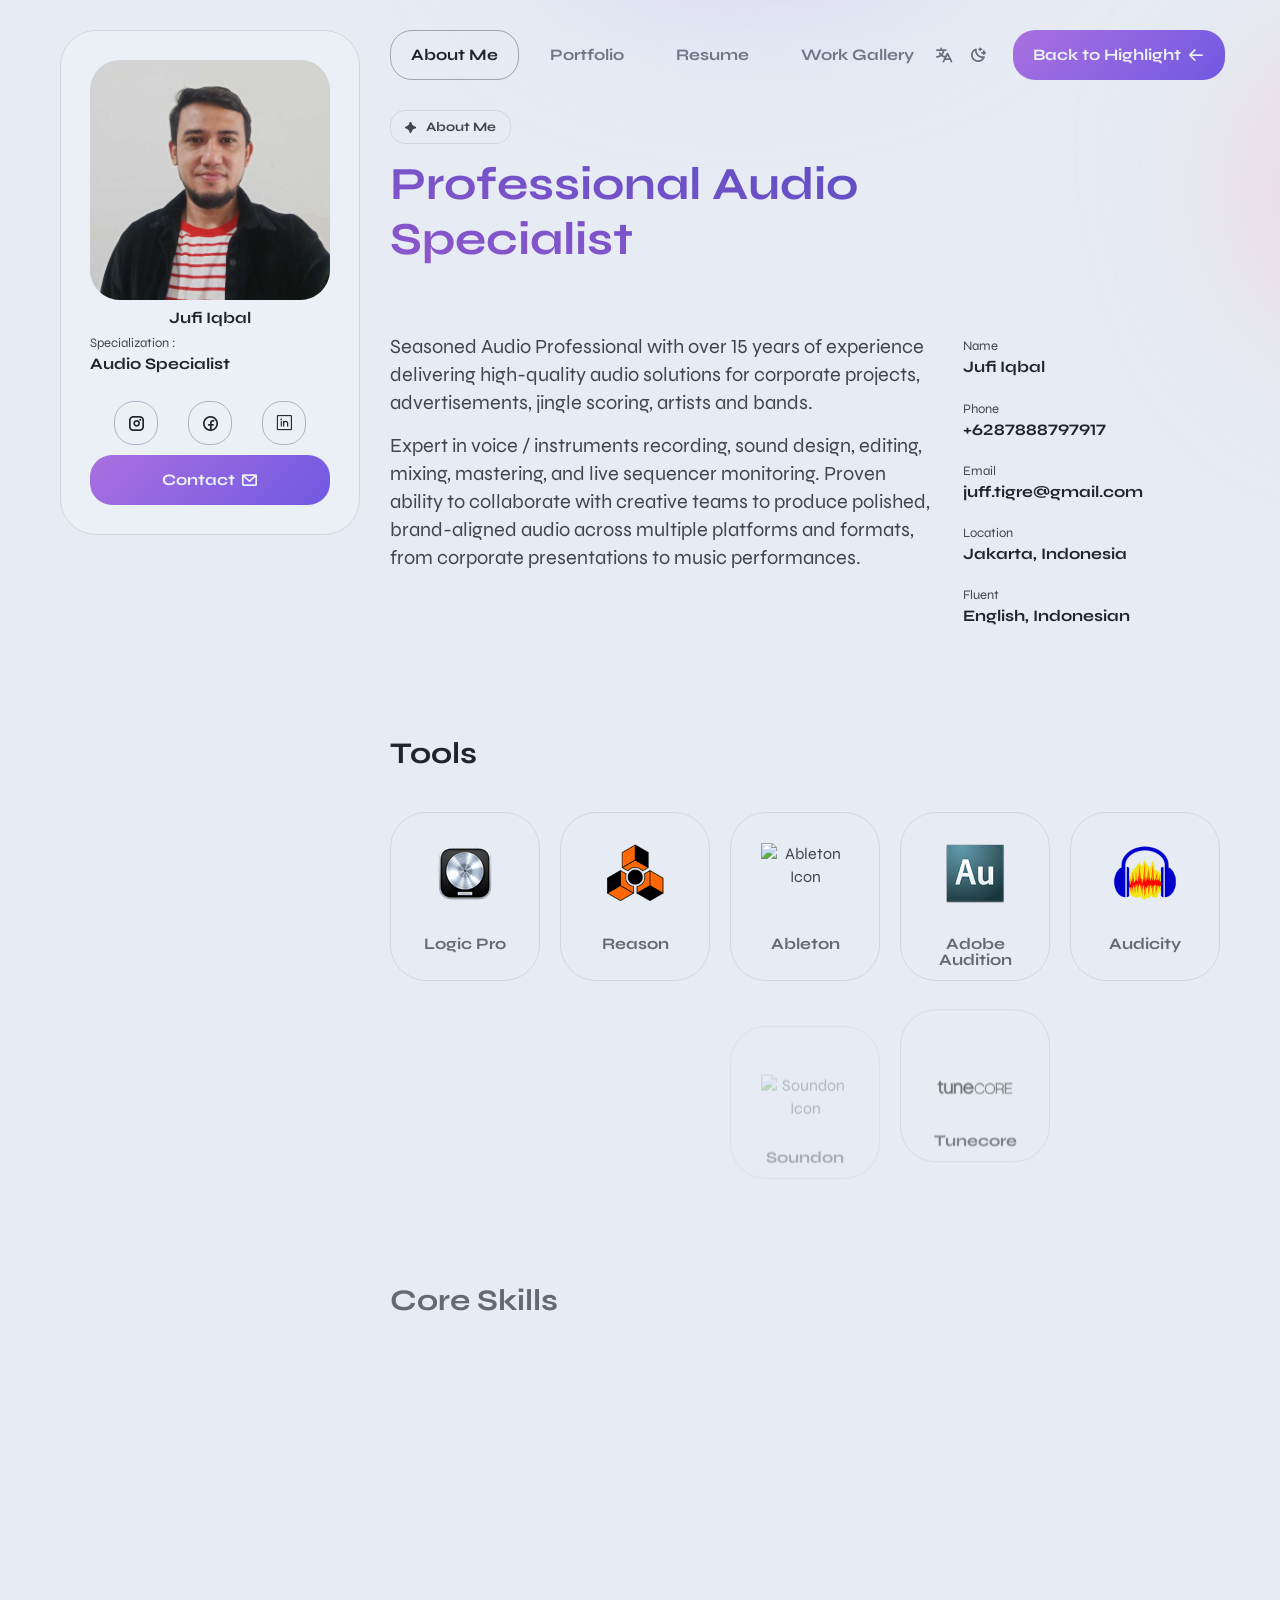
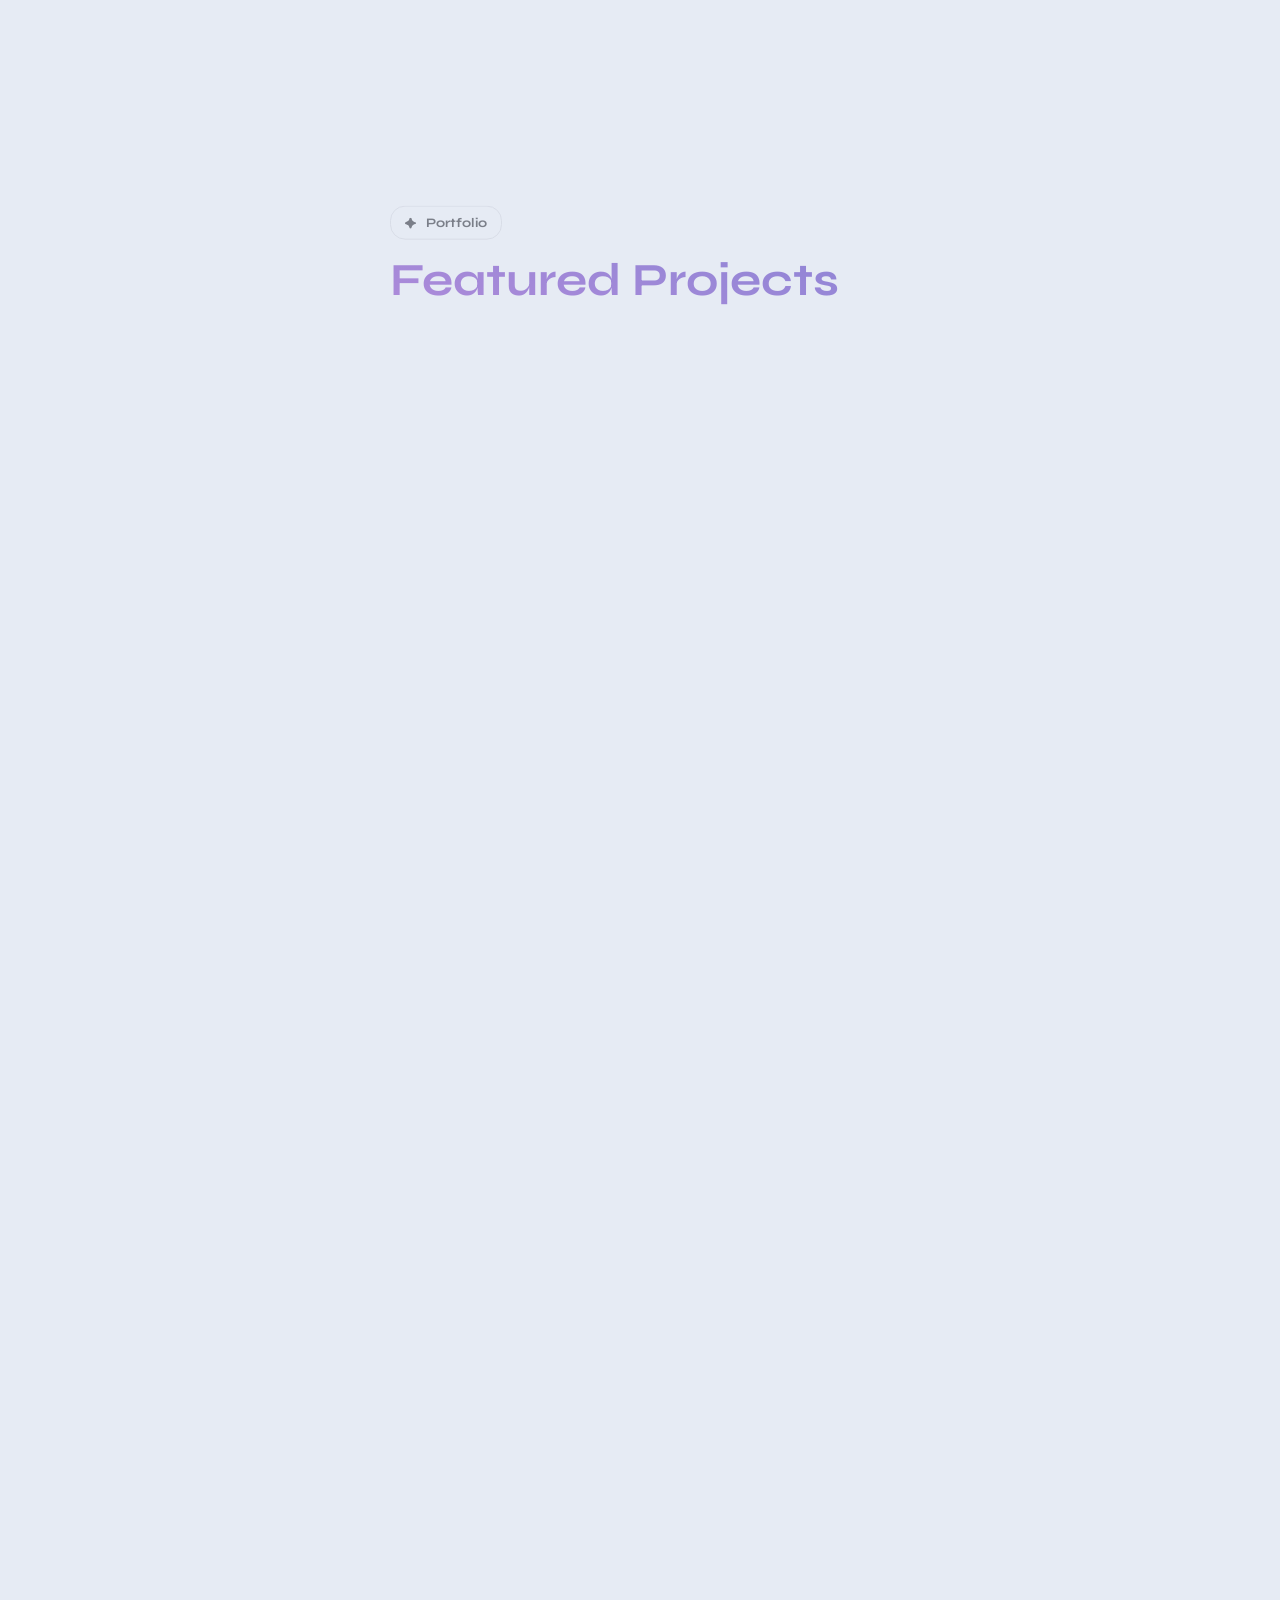
==== commit a70cf019: "fix layout and optimize CSS" ====
--- a/audio.html
+++ b/audio.html
@@ -54,14 +54,7 @@
 </head>
 
 <body>
-  <!-- Loader Start -->
-  <div id="loader" class="loader">
-    <div id="loaderContent" class="loader__content">
-      <div class="loader__shadow"></div>
-      <div class="loader__box"></div>
-    </div>
-  </div>
-  <!-- Loader End -->
+
 
   <!-- Header Start -->
   <header id="header" class="header d-flex justify-content-between">
